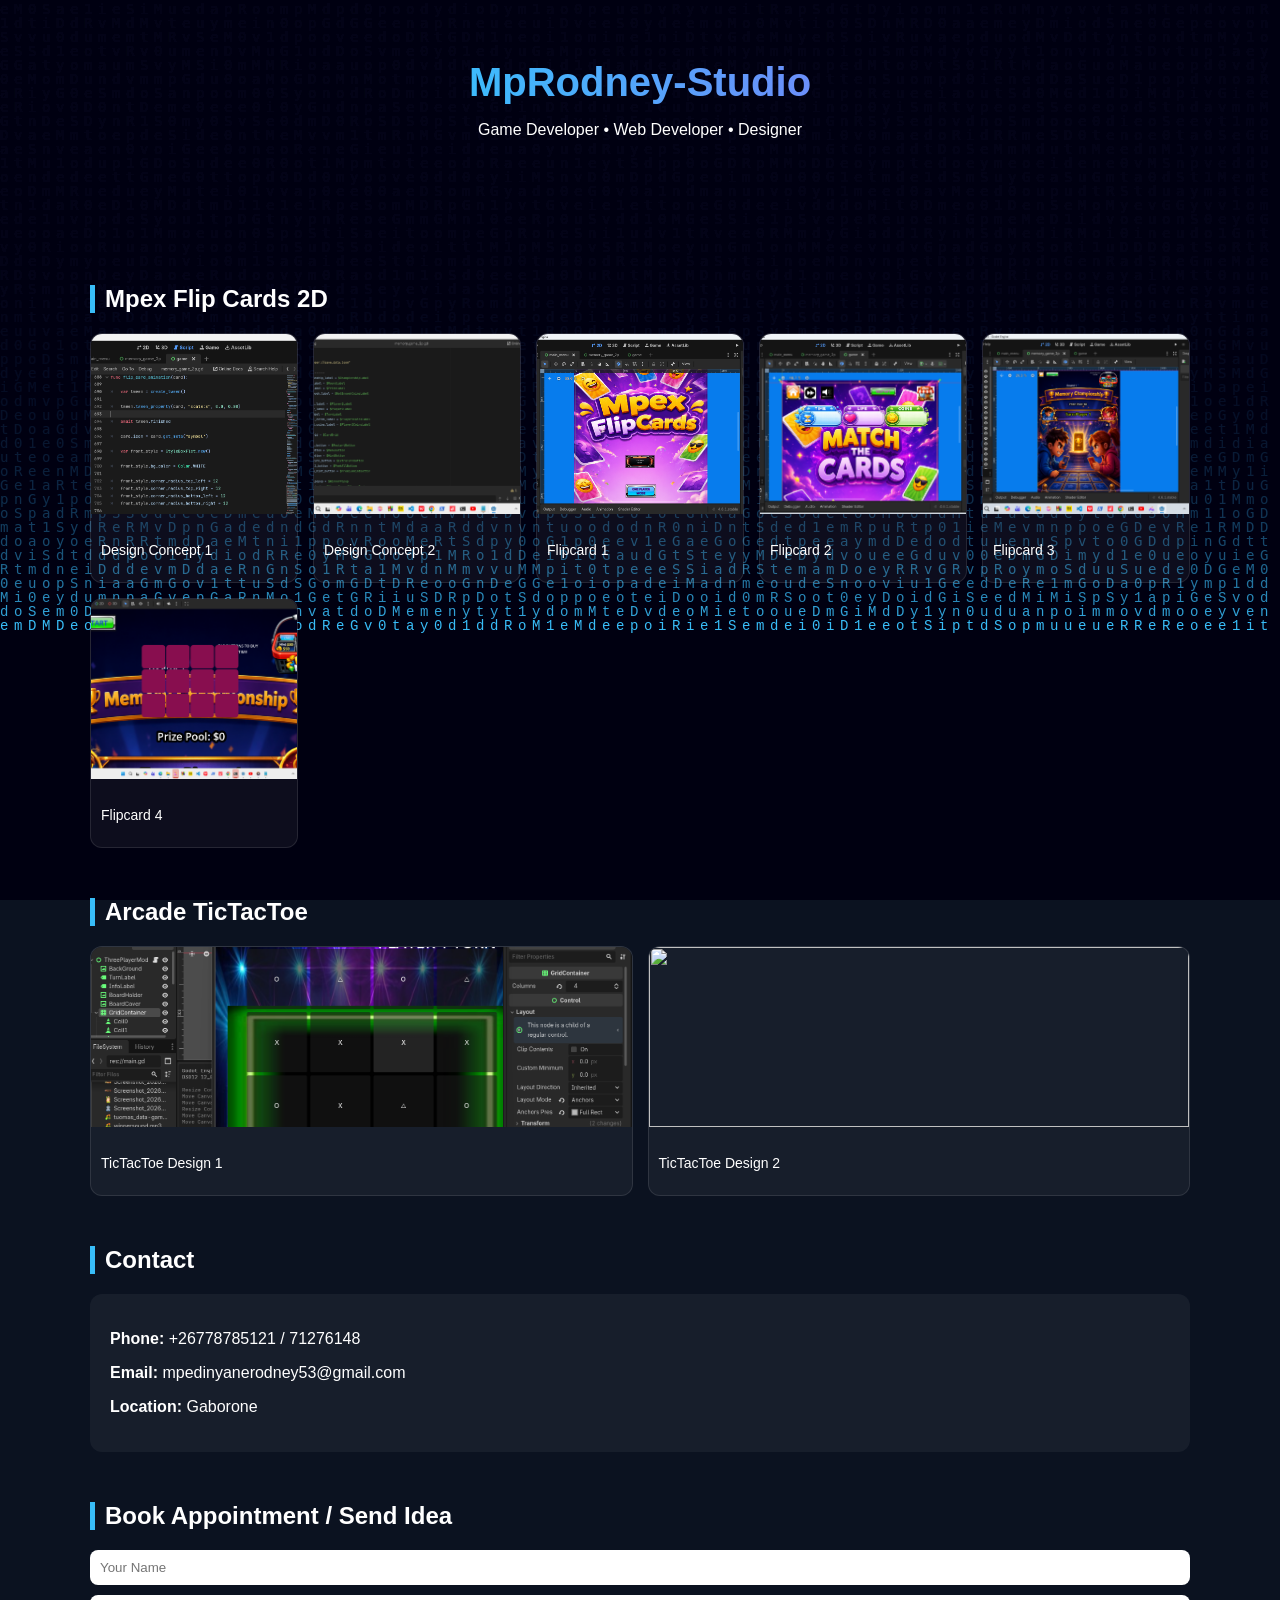
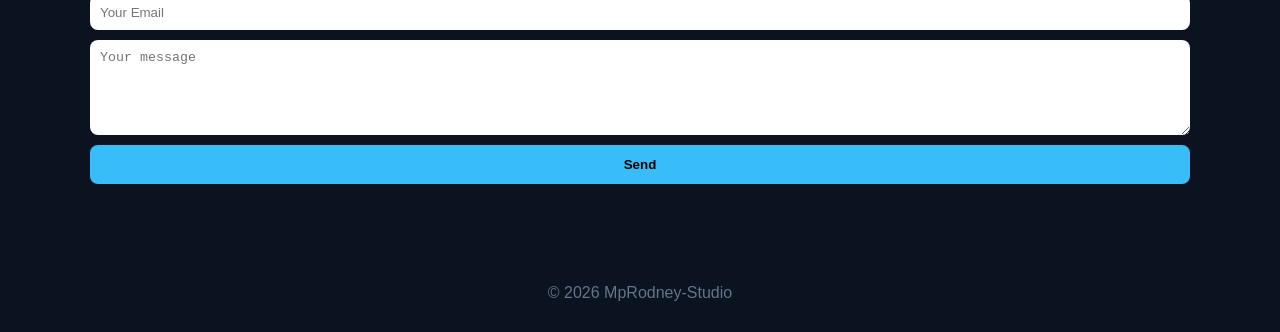
==== index.html @ 034b8ac8 "Update index.html" ====
<!DOCTYPE html>
<html lang="en">
<head>
<meta charset="UTF-8">
<title>MpRodney-Studio Portfolio</title>

<style>
body {
    margin: 0;
    font-family: Arial, sans-serif;
    background: #0b1220;
    color: white;
    overflow-x: hidden;
}

/* ================= INTRO ================= */
#intro {
    position: fixed;
    width: 100%;
    height: 100%;
    background: #020617;
    display: flex;
    flex-direction: column;
    justify-content: center;
    align-items: center;
    z-index: 9999;
    animation: fadeOut 3s forwards;
    animation-delay: 2.5s;
}

.logo {
    font-size: 40px;
    font-weight: bold;
    color: #38bdf8;
    animation: pulse 1.5s infinite;
}

.loader {
    margin-top: 20px;
    width: 60px;
    height: 60px;
    border: 5px solid #1e293b;
    border-top: 5px solid #38bdf8;
    border-radius: 50%;
    animation: spin 1s linear infinite;
}

@keyframes spin {
    100% { transform: rotate(360deg); }
}

@keyframes pulse {
    50% { transform: scale(1.1); }
}

@keyframes fadeOut {
    to { opacity: 0; visibility: hidden; }
}

/* ================= BACKGROUND ================= */
canvas {
    position: fixed;
    top: 0;
    left: 0;
    z-index: -1;
}

/* ================= HEADER ================= */
header {
    text-align: center;
    padding: 60px 20px;
}

.studio {
    font-size: 40px;
    font-weight: bold;
    background: linear-gradient(90deg, #00f5ff, #a855f7, #ff3d81, #00f5ff);
    background-size: 300%;
    -webkit-background-clip: text;
    -webkit-text-fill-color: transparent;
    animation: move 6s linear infinite;
}

@keyframes move {
    0% {background-position:0%;}
    100% {background-position:300%;}
}

/* ================= LAYOUT ================= */
.container {
    max-width: 1100px;
    margin: auto;
    padding: 20px;
}

h2 {
    border-left: 5px solid #38bdf8;
    padding-left: 10px;
    margin-top: 50px;
}

/* ================= GRID ================= */
.grid {
    display: grid;
    grid-template-columns: repeat(auto-fit, minmax(200px, 1fr));
    gap: 15px;
    margin-top: 15px;
}

.card {
    background: rgba(255,255,255,0.05);
    border-radius: 12px;
    overflow: hidden;
    border: 1px solid rgba(255,255,255,0.1);
    transition: 0.3s;
    text-decoration: none;
    color: white;
}

.card:hover {
    transform: scale(1.05);
    border-color: #38bdf8;
}

.card img {
    width: 100%;
    height: 180px;
    object-fit: cover;
}

.card p {
    padding: 10px;
    font-size: 14px;
}

/* ================= CONTACT ================= */
.contact {
    background: rgba(255,255,255,0.05);
    padding: 20px;
    border-radius: 12px;
}

/* ================= FORM ================= */
form {
    display: flex;
    flex-direction: column;
    gap: 10px;
    margin-top: 20px;
}

input, textarea {
    padding: 10px;
    border-radius: 8px;
    border: none;
}

button {
    padding: 12px;
    background: #38bdf8;
    border: none;
    border-radius: 8px;
    font-weight: bold;
    cursor: pointer;
}

button:hover {
    background: #0ea5e9;
}

/* ================= FOOTER ================= */
footer {
    text-align: center;
    padding: 30px;
    color: #64748b;
    margin-top: 50px;
}
</style>
</head>

<body>

<!-- INTRO -->
<div id="intro">
    <div class="logo">MpRodney-Studio</div>
    <div class="loader"></div>
</div>

<!-- BACKGROUND -->
<canvas id="bg"></canvas>

<header>
    <div class="studio">MpRodney-Studio</div>
    <p>Game Developer • Web Developer • Designer</p>
</header>

<div class="container">

<!-- GAME 1 -->
<h2>Mpex Flip Cards 2D</h2>

<div class="grid">

    <div class="card">
        <img src="design_concept_1.png">
        <p>Design Concept 1</p>
    </div>

    <div class="card">
        <img src="design_concept_2.png">
        <p>Design Concept 2</p>
    </div>

    <div class="card">
        <img src="flipcard_1.png">
        <p>Flipcard 1</p>
    </div>

    <div class="card">
        <img src="flipcard_2.png">
        <p>Flipcard 2</p>
    </div>

    <div class="card">
        <img src="flipcard_3.png">
        <p>Flipcard 3</p>
    </div>

    <div class="card">
        <img src="flipcard_4.png">
        <p>Flipcard 4</p>
    </div>

</div>

<!-- GAME 2 -->
<h2>Arcade TicTacToe</h2>

<div class="grid">

    <div class="card">
        <img src="tictactoe_1.png">
        <p>TicTacToe Design 1</p>
    </div>

    <div class="card">
        <img src="tictactoe_2.png">
        <p>TicTacToe Design 2</p>
    </div>

</div>

<!-- CONTACT -->
<h2>Contact</h2>

<div class="contact">
    <p><b>Phone:</b> +26778785121 / 71276148</p>
    <p><b>Email:</b> mpedinyanerodney53@gmail.com</p>
    <p><b>Location:</b> Gaborone</p>
</div>

<!-- FORM -->
<h2>Book Appointment / Send Idea</h2>

<form>
    <input type="text" placeholder="Your Name">
    <input type="email" placeholder="Your Email">
    <textarea rows="5" placeholder="Your message"></textarea>
    <button type="submit">Send</button>
</form>

</div>

<footer>
© 2026 MpRodney-Studio
</footer>

<!-- MATRIX BACKGROUND SCRIPT -->
<script>
const canvas = document.getElementById("bg");
const ctx = canvas.getContext("2d");

canvas.width = window.innerWidth;
canvas.height = window.innerHeight;

let chars = "01MpRodneyStudioGameDev";
chars = chars.split("");

let fontSize = 14;
let columns = canvas.width / fontSize;
let drops = Array(Math.floor(columns)).fill(1);

function draw() {
    ctx.fillStyle = "rgba(2,6,23,0.15)";
    ctx.fillRect(0,0,canvas.width,canvas.height);

    ctx.fillStyle = "#38bdf8";
    ctx.font = fontSize + "px monospace";

    for (let i = 0; i < drops.length; i++) {
        let text = chars[Math.floor(Math.random()*chars.length)];
        ctx.fillText(text, i*fontSize, drops[i]*fontSize);

        if (drops[i]*fontSize > canvas.height && Math.random()>0.975)
            drops[i] = 0;

        drops[i]++;
    }
}

setInterval(draw, 35);
</script>

</body>
</html>
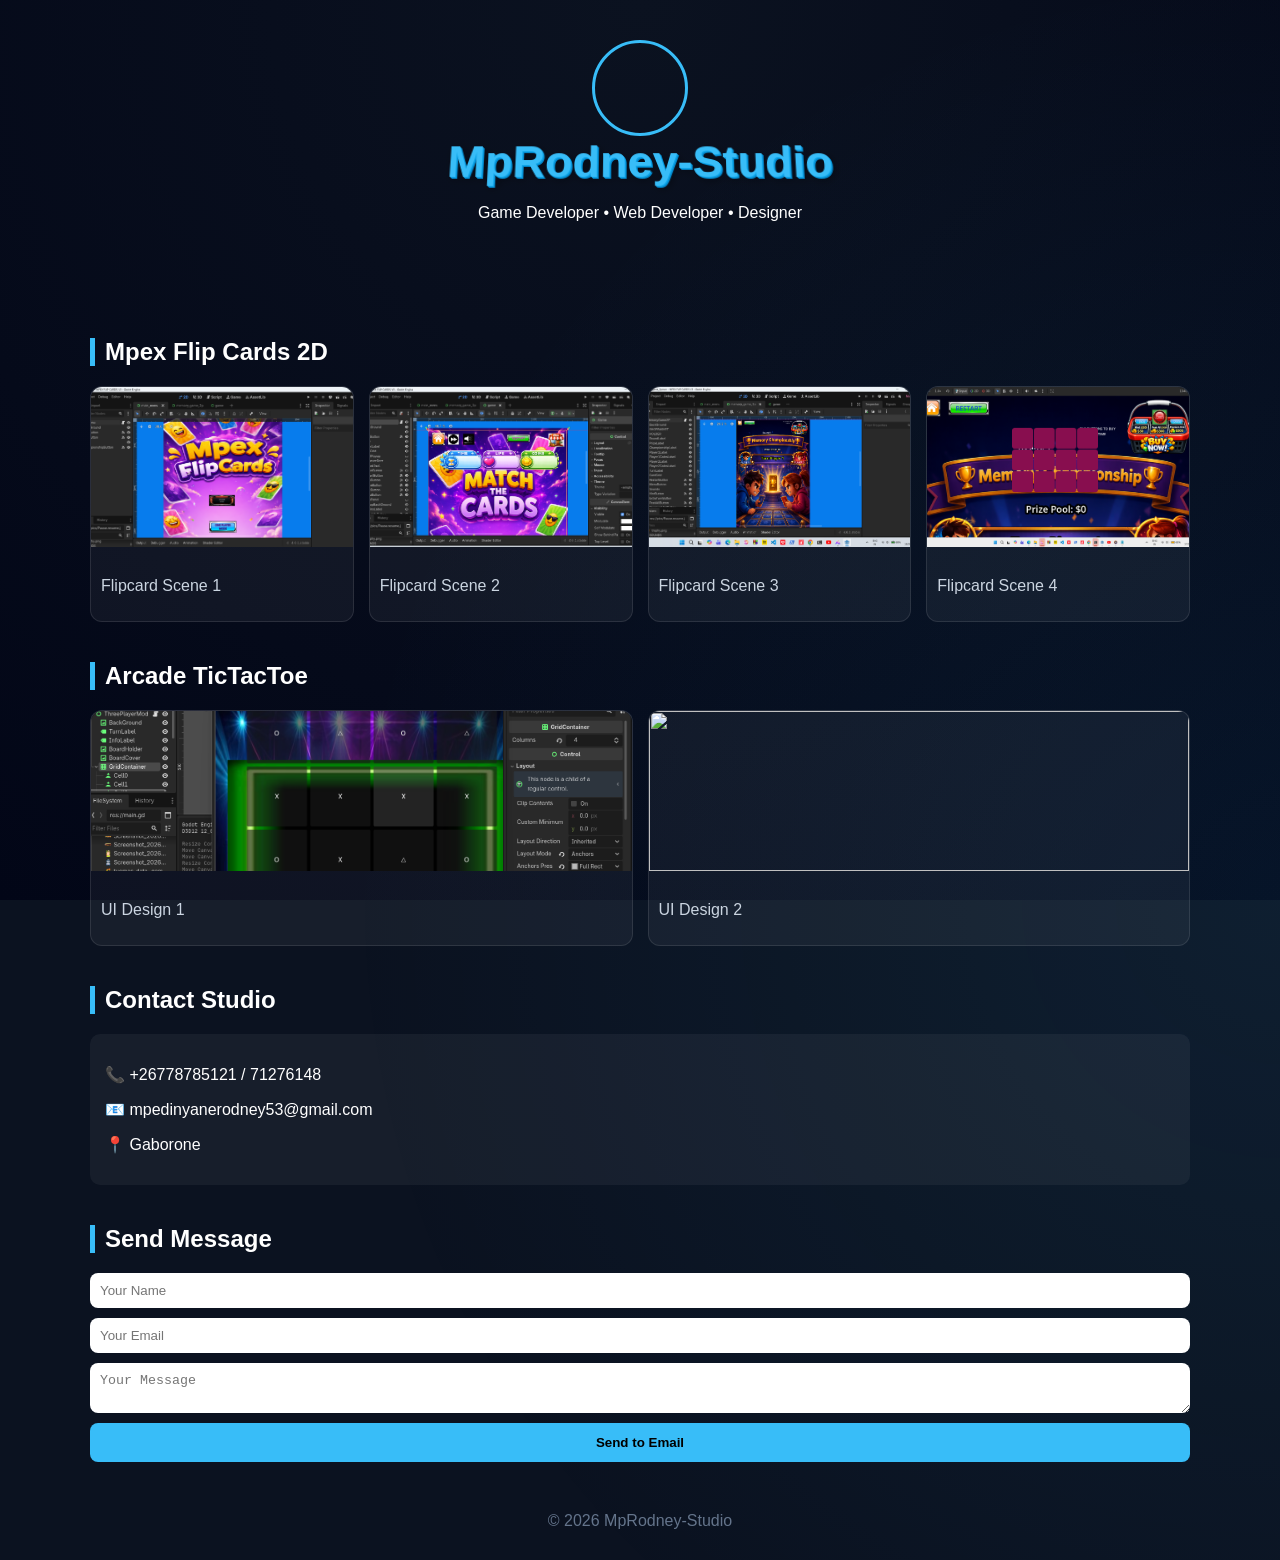
==== commit b1031aa6: "Refactor index.html for improved layout and functionality Updated title and styling for the portfoli" ====
--- a/index.html
+++ b/index.html
@@ -2,7 +2,7 @@
 <html lang="en">
 <head>
 <meta charset="UTF-8">
-<title>MpRodney-Studio Portfolio</title>
+<title>MpRodney-Studio</title>
 
 <style>
 body {
@@ -13,77 +13,57 @@
     overflow-x: hidden;
 }
 
-/* ================= INTRO ================= */
-#intro {
+/* ================= BACKGROUND OFFICE ================= */
+.office {
     position: fixed;
     width: 100%;
     height: 100%;
-    background: #020617;
-    display: flex;
-    flex-direction: column;
-    justify-content: center;
-    align-items: center;
-    z-index: 9999;
-    animation: fadeOut 3s forwards;
-    animation-delay: 2.5s;
-}
-
-.logo {
-    font-size: 40px;
-    font-weight: bold;
-    color: #38bdf8;
-    animation: pulse 1.5s infinite;
-}
-
-.loader {
-    margin-top: 20px;
-    width: 60px;
-    height: 60px;
-    border: 5px solid #1e293b;
-    border-top: 5px solid #38bdf8;
-    border-radius: 50%;
-    animation: spin 1s linear infinite;
-}
-
-@keyframes spin {
-    100% { transform: rotate(360deg); }
-}
-
-@keyframes pulse {
-    50% { transform: scale(1.1); }
-}
-
-@keyframes fadeOut {
-    to { opacity: 0; visibility: hidden; }
-}
-
-/* ================= BACKGROUND ================= */
-canvas {
-    position: fixed;
-    top: 0;
-    left: 0;
-    z-index: -1;
+    background: radial-gradient(circle at top, #0b1220, #020617);
+    z-index: -2;
+}
+
+/* floating light effect */
+.office::before {
+    content: "";
+    position: absolute;
+    width: 200%;
+    height: 200%;
+    background: radial-gradient(circle, rgba(56,189,248,0.08), transparent 60%);
+    animation: float 8s infinite linear;
+}
+
+@keyframes float {
+    0% { transform: translate(0,0); }
+    50% { transform: translate(-100px,50px); }
+    100% { transform: translate(0,0); }
 }
 
 /* ================= HEADER ================= */
 header {
     text-align: center;
-    padding: 60px 20px;
-}
-
-.studio {
-    font-size: 40px;
+    padding: 40px 20px;
+}
+
+/* 3D STUDIO TEXT */
+.studio-title {
+    font-size: 45px;
     font-weight: bold;
-    background: linear-gradient(90deg, #00f5ff, #a855f7, #ff3d81, #00f5ff);
-    background-size: 300%;
-    -webkit-background-clip: text;
-    -webkit-text-fill-color: transparent;
-    animation: move 6s linear infinite;
-}
-
-@keyframes move {
-    0% {background-position:0%;}
-    100% {background-position:300%;}
+    color: #38bdf8;
+    text-shadow: 1px 1px 0 #0ea5e9,
+                 2px 2px 0 #0284c7,
+                 3px 3px 10px rgba(0,0,0,0.5);
+    transform: perspective(500px) rotateX(10deg);
+}
+
+/* LOGO */
+.logo {
+    width: 90px;
+    height: 90px;
+    border-radius: 50%;
+    background: url('https://cdn-icons-png.flaticon.com/512/1055/1055687.png');
+    background-size: cover;
+    margin: auto;
+    border: 3px solid #38bdf8;
 }
 
 /* ================= LAYOUT ================= */
@@ -96,15 +76,14 @@
 h2 {
     border-left: 5px solid #38bdf8;
     padding-left: 10px;
-    margin-top: 50px;
-}
-
-/* ================= GRID ================= */
+    margin-top: 40px;
+}
+
+/* ================= PROJECT GRID ================= */
 .grid {
     display: grid;
-    grid-template-columns: repeat(auto-fit, minmax(200px, 1fr));
+    grid-template-columns: repeat(auto-fit, minmax(220px, 1fr));
     gap: 15px;
-    margin-top: 15px;
 }
 
 .card {
@@ -113,8 +92,7 @@
     overflow: hidden;
     border: 1px solid rgba(255,255,255,0.1);
     transition: 0.3s;
-    text-decoration: none;
-    color: white;
+    cursor: pointer;
 }
 
 .card:hover {
@@ -124,20 +102,52 @@
 
 .card img {
     width: 100%;
-    height: 180px;
+    height: 160px;
     object-fit: cover;
 }
 
 .card p {
     padding: 10px;
-    font-size: 14px;
+    color: #cbd5e1;
+}
+
+/* ================= MODAL PREVIEW ================= */
+.modal {
+    display: none;
+    position: fixed;
+    top: 0; left: 0;
+    width: 100%;
+    height: 100%;
+    background: rgba(0,0,0,0.8);
+    justify-content: center;
+    align-items: center;
+    z-index: 999;
+}
+
+.modal-content {
+    background: #111827;
+    padding: 20px;
+    border-radius: 10px;
+    width: 80%;
+    max-width: 600px;
+}
+
+.modal img {
+    width: 100%;
+    border-radius: 10px;
+}
+
+.close {
+    float: right;
+    cursor: pointer;
+    color: red;
 }
 
 /* ================= CONTACT ================= */
 .contact {
     background: rgba(255,255,255,0.05);
-    padding: 20px;
-    border-radius: 12px;
+    padding: 15px;
+    border-radius: 10px;
 }
 
 /* ================= FORM ================= */
@@ -145,7 +155,6 @@
     display: flex;
     flex-direction: column;
     gap: 10px;
-    margin-top: 20px;
 }
 
 input, textarea {
@@ -163,33 +172,23 @@
     cursor: pointer;
 }
 
-button:hover {
-    background: #0ea5e9;
-}
-
 /* ================= FOOTER ================= */
 footer {
     text-align: center;
     padding: 30px;
     color: #64748b;
-    margin-top: 50px;
 }
 </style>
 </head>
 
 <body>
 
-<!-- INTRO -->
-<div id="intro">
-    <div class="logo">MpRodney-Studio</div>
-    <div class="loader"></div>
-</div>
-
 <!-- BACKGROUND -->
-<canvas id="bg"></canvas>
+<div class="office"></div>
 
 <header>
-    <div class="studio">MpRodney-Studio</div>
+    <div class="logo"></div>
+    <div class="studio-title">MpRodney-Studio</div>
     <p>Game Developer • Web Developer • Designer</p>
 </header>
 
@@ -200,34 +199,24 @@
 
 <div class="grid">
 
-    <div class="card">
-        <img src="design_concept_1.png">
-        <p>Design Concept 1</p>
-    </div>
-
-    <div class="card">
-        <img src="design_concept_2.png">
-        <p>Design Concept 2</p>
-    </div>
-
-    <div class="card">
+    <div class="card" onclick="openModal('flipcard_1.png','Flipcard Scene 1')">
         <img src="flipcard_1.png">
-        <p>Flipcard 1</p>
-    </div>
-
-    <div class="card">
+        <p>Flipcard Scene 1</p>
+    </div>
+
+    <div class="card" onclick="openModal('flipcard_2.png','Flipcard Scene 2')">
         <img src="flipcard_2.png">
-        <p>Flipcard 2</p>
-    </div>
-
-    <div class="card">
+        <p>Flipcard Scene 2</p>
+    </div>
+
+    <div class="card" onclick="openModal('flipcard_3.png','Flipcard Scene 3')">
         <img src="flipcard_3.png">
-        <p>Flipcard 3</p>
-    </div>
-
-    <div class="card">
+        <p>Flipcard Scene 3</p>
+    </div>
+
+    <div class="card" onclick="openModal('flipcard_4.png','Flipcard Scene 4')">
         <img src="flipcard_4.png">
-        <p>Flipcard 4</p>
+        <p>Flipcard Scene 4</p>
     </div>
 
 </div>
@@ -237,77 +226,74 @@
 
 <div class="grid">
 
-    <div class="card">
+    <div class="card" onclick="openModal('tictactoe_1.png','TicTacToe UI 1')">
         <img src="tictactoe_1.png">
-        <p>TicTacToe Design 1</p>
-    </div>
-
-    <div class="card">
+        <p>UI Design 1</p>
+    </div>
+
+    <div class="card" onclick="openModal('tictactoe_2.png','TicTacToe UI 2')">
         <img src="tictactoe_2.png">
-        <p>TicTacToe Design 2</p>
+        <p>UI Design 2</p>
     </div>
 
 </div>
 
 <!-- CONTACT -->
-<h2>Contact</h2>
+<h2>Contact Studio</h2>
 
 <div class="contact">
-    <p><b>Phone:</b> +26778785121 / 71276148</p>
-    <p><b>Email:</b> mpedinyanerodney53@gmail.com</p>
-    <p><b>Location:</b> Gaborone</p>
-</div>
-
-<!-- FORM -->
-<h2>Book Appointment / Send Idea</h2>
-
-<form>
-    <input type="text" placeholder="Your Name">
-    <input type="email" placeholder="Your Email">
-    <textarea rows="5" placeholder="Your message"></textarea>
-    <button type="submit">Send</button>
+<p>📞 +26778785121 / 71276148</p>
+<p>📧 mpedinyanerodney53@gmail.com</p>
+<p>📍 Gaborone</p>
+</div>
+
+<!-- FORM (EMAIL SEND) -->
+<h2>Send Message</h2>
+
+<form onsubmit="sendMail(); return false;">
+    <input id="name" placeholder="Your Name">
+    <input id="email" placeholder="Your Email">
+    <textarea id="msg" placeholder="Your Message"></textarea>
+    <button type="submit">Send to Email</button>
 </form>
 
 </div>
 
-<footer>
-© 2026 MpRodney-Studio
-</footer>
-
-<!-- MATRIX BACKGROUND SCRIPT -->
+<!-- FOOTER -->
+<footer>© 2026 MpRodney-Studio</footer>
+
+<!-- MODAL -->
+<div class="modal" id="modal">
+    <div class="modal-content">
+        <span class="close" onclick="closeModal()">X</span>
+        <img id="modalImg">
+        <p id="modalText"></p>
+    </div>
+</div>
+
 <script>
-const canvas = document.getElementById("bg");
-const ctx = canvas.getContext("2d");
-
-canvas.width = window.innerWidth;
-canvas.height = window.innerHeight;
-
-let chars = "01MpRodneyStudioGameDev";
-chars = chars.split("");
-
-let fontSize = 14;
-let columns = canvas.width / fontSize;
-let drops = Array(Math.floor(columns)).fill(1);
-
-function draw() {
-    ctx.fillStyle = "rgba(2,6,23,0.15)";
-    ctx.fillRect(0,0,canvas.width,canvas.height);
-
-    ctx.fillStyle = "#38bdf8";
-    ctx.font = fontSize + "px monospace";
-
-    for (let i = 0; i < drops.length; i++) {
-        let text = chars[Math.floor(Math.random()*chars.length)];
-        ctx.fillText(text, i*fontSize, drops[i]*fontSize);
-
-        if (drops[i]*fontSize > canvas.height && Math.random()>0.975)
-            drops[i] = 0;
-
-        drops[i]++;
-    }
-}
-
-setInterval(draw, 35);
+
+/* OPEN PREVIEW */
+function openModal(img,text){
+    document.getElementById("modal").style.display="flex";
+    document.getElementById("modalImg").src=img;
+    document.getElementById("modalText").innerText=text;
+}
+
+function closeModal(){
+    document.getElementById("modal").style.display="none";
+}
+
+/* EMAIL FUNCTION */
+function sendMail(){
+    let name=document.getElementById("name").value;
+    let email=document.getElementById("email").value;
+    let msg=document.getElementById("msg").value;
+
+    window.location.href =
+    `mailto:mpedinyanerodney53@gmail.com?subject=Portfolio Message from ${name}&body=${msg} (Sender: ${email})`;
+}
+
 </script>
 
 </body>
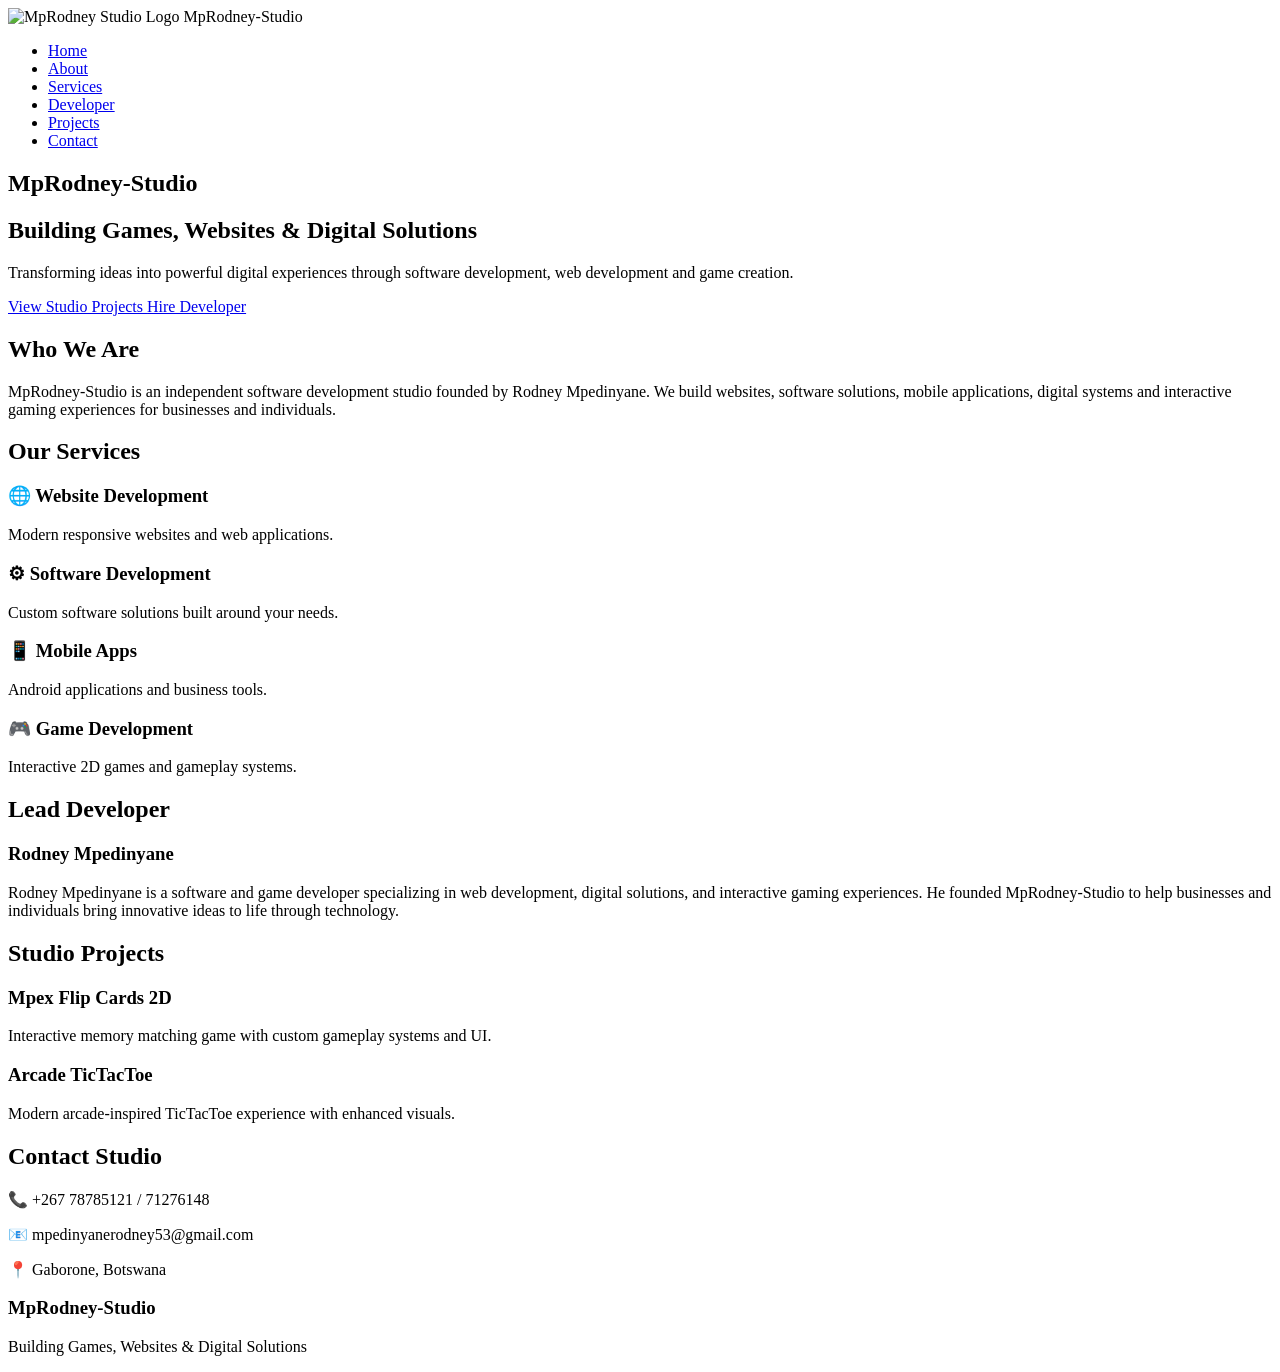
==== commit 9ed51f28: "Update index.html" ====
--- a/index.html
+++ b/index.html
@@ -2,299 +2,215 @@
 <html lang="en">
 <head>
 <meta charset="UTF-8">
-<title>MpRodney-Studio</title>
-
-<style>
-body {
-    margin: 0;
-    font-family: Arial, sans-serif;
-    background: #0b1220;
-    color: white;
-    overflow-x: hidden;
-}
-
-/* ================= BACKGROUND OFFICE ================= */
-.office {
-    position: fixed;
-    width: 100%;
-    height: 100%;
-    background: radial-gradient(circle at top, #0b1220, #020617);
-    z-index: -2;
-}
-
-/* floating light effect */
-.office::before {
-    content: "";
-    position: absolute;
-    width: 200%;
-    height: 200%;
-    background: radial-gradient(circle, rgba(56,189,248,0.08), transparent 60%);
-    animation: float 8s infinite linear;
-}
-
-@keyframes float {
-    0% { transform: translate(0,0); }
-    50% { transform: translate(-100px,50px); }
-    100% { transform: translate(0,0); }
-}
-
-/* ================= HEADER ================= */
-header {
-    text-align: center;
-    padding: 40px 20px;
-}
-
-/* 3D STUDIO TEXT */
-.studio-title {
-    font-size: 45px;
-    font-weight: bold;
-    color: #38bdf8;
-    text-shadow: 1px 1px 0 #0ea5e9,
-                 2px 2px 0 #0284c7,
-                 3px 3px 10px rgba(0,0,0,0.5);
-    transform: perspective(500px) rotateX(10deg);
-}
-
-/* LOGO */
-.logo {
-    width: 90px;
-    height: 90px;
-    border-radius: 50%;
-    background: url('https://cdn-icons-png.flaticon.com/512/1055/1055687.png');
-    background-size: cover;
-    margin: auto;
-    border: 3px solid #38bdf8;
-}
-
-/* ================= LAYOUT ================= */
-.container {
-    max-width: 1100px;
-    margin: auto;
-    padding: 20px;
-}
-
-h2 {
-    border-left: 5px solid #38bdf8;
-    padding-left: 10px;
-    margin-top: 40px;
-}
-
-/* ================= PROJECT GRID ================= */
-.grid {
-    display: grid;
-    grid-template-columns: repeat(auto-fit, minmax(220px, 1fr));
-    gap: 15px;
-}
-
-.card {
-    background: rgba(255,255,255,0.05);
-    border-radius: 12px;
-    overflow: hidden;
-    border: 1px solid rgba(255,255,255,0.1);
-    transition: 0.3s;
-    cursor: pointer;
-}
-
-.card:hover {
-    transform: scale(1.05);
-    border-color: #38bdf8;
-}
-
-.card img {
-    width: 100%;
-    height: 160px;
-    object-fit: cover;
-}
-
-.card p {
-    padding: 10px;
-    color: #cbd5e1;
-}
-
-/* ================= MODAL PREVIEW ================= */
-.modal {
-    display: none;
-    position: fixed;
-    top: 0; left: 0;
-    width: 100%;
-    height: 100%;
-    background: rgba(0,0,0,0.8);
-    justify-content: center;
-    align-items: center;
-    z-index: 999;
-}
-
-.modal-content {
-    background: #111827;
-    padding: 20px;
-    border-radius: 10px;
-    width: 80%;
-    max-width: 600px;
-}
-
-.modal img {
-    width: 100%;
-    border-radius: 10px;
-}
-
-.close {
-    float: right;
-    cursor: pointer;
-    color: red;
-}
-
-/* ================= CONTACT ================= */
-.contact {
-    background: rgba(255,255,255,0.05);
-    padding: 15px;
-    border-radius: 10px;
-}
-
-/* ================= FORM ================= */
-form {
-    display: flex;
-    flex-direction: column;
-    gap: 10px;
-}
-
-input, textarea {
-    padding: 10px;
-    border-radius: 8px;
-    border: none;
-}
-
-button {
-    padding: 12px;
-    background: #38bdf8;
-    border: none;
-    border-radius: 8px;
-    font-weight: bold;
-    cursor: pointer;
-}
-
-/* ================= FOOTER ================= */
-footer {
-    text-align: center;
-    padding: 30px;
-    color: #64748b;
-}
-</style>
+<meta name="viewport" content="width=device-width, initial-scale=1.0">
+<title>MpRodney-Studio | Building Games, Websites & Digital Solutions</title>
+
+<link rel="stylesheet" href="style.css">
 </head>
 
 <body>
 
-<!-- BACKGROUND -->
-<div class="office"></div>
-
-<header>
-    <div class="logo"></div>
-    <div class="studio-title">MpRodney-Studio</div>
-    <p>Game Developer • Web Developer • Designer</p>
-</header>
-
-<div class="container">
-
-<!-- GAME 1 -->
-<h2>Mpex Flip Cards 2D</h2>
-
-<div class="grid">
-
-    <div class="card" onclick="openModal('flipcard_1.png','Flipcard Scene 1')">
-        <img src="flipcard_1.png">
-        <p>Flipcard Scene 1</p>
-    </div>
-
-    <div class="card" onclick="openModal('flipcard_2.png','Flipcard Scene 2')">
-        <img src="flipcard_2.png">
-        <p>Flipcard Scene 2</p>
-    </div>
-
-    <div class="card" onclick="openModal('flipcard_3.png','Flipcard Scene 3')">
-        <img src="flipcard_3.png">
-        <p>Flipcard Scene 3</p>
-    </div>
-
-    <div class="card" onclick="openModal('flipcard_4.png','Flipcard Scene 4')">
-        <img src="flipcard_4.png">
-        <p>Flipcard Scene 4</p>
-    </div>
-
-</div>
-
-<!-- GAME 2 -->
-<h2>Arcade TicTacToe</h2>
-
-<div class="grid">
-
-    <div class="card" onclick="openModal('tictactoe_1.png','TicTacToe UI 1')">
-        <img src="tictactoe_1.png">
-        <p>UI Design 1</p>
-    </div>
-
-    <div class="card" onclick="openModal('tictactoe_2.png','TicTacToe UI 2')">
-        <img src="tictactoe_2.png">
-        <p>UI Design 2</p>
-    </div>
-
-</div>
-
-<!-- CONTACT -->
-<h2>Contact Studio</h2>
-
-<div class="contact">
-<p>📞 +26778785121 / 71276148</p>
-<p>📧 mpedinyanerodney53@gmail.com</p>
-<p>📍 Gaborone</p>
-</div>
-
-<!-- FORM (EMAIL SEND) -->
-<h2>Send Message</h2>
-
-<form onsubmit="sendMail(); return false;">
-    <input id="name" placeholder="Your Name">
-    <input id="email" placeholder="Your Email">
-    <textarea id="msg" placeholder="Your Message"></textarea>
-    <button type="submit">Send to Email</button>
-</form>
-
-</div>
-
-<!-- FOOTER -->
-<footer>© 2026 MpRodney-Studio</footer>
-
-<!-- MODAL -->
-<div class="modal" id="modal">
-    <div class="modal-content">
-        <span class="close" onclick="closeModal()">X</span>
-        <img id="modalImg">
-        <p id="modalText"></p>
-    </div>
-</div>
-
-<script>
-
-/* OPEN PREVIEW */
-function openModal(img,text){
-    document.getElementById("modal").style.display="flex";
-    document.getElementById("modalImg").src=img;
-    document.getElementById("modalText").innerText=text;
-}
-
-function closeModal(){
-    document.getElementById("modal").style.display="none";
-}
-
-/* EMAIL FUNCTION */
-function sendMail(){
-    let name=document.getElementById("name").value;
-    let email=document.getElementById("email").value;
-    let msg=document.getElementById("msg").value;
-
-    window.location.href =
-    `mailto:mpedinyanerodney53@gmail.com?subject=Portfolio Message from ${name}&body=${msg} (Sender: ${email})`;
-}
-
-</script>
+<nav class="navbar">
+    <div class="nav-logo">
+        <img src="logo_1.png" alt="MpRodney Studio Logo">
+        <span>MpRodney-Studio</span>
+    </div>
+
+    <ul class="nav-links">
+        <li><a href="#home">Home</a></li>
+        <li><a href="#about">About</a></li>
+        <li><a href="#services">Services</a></li>
+        <li><a href="#developer">Developer</a></li>
+        <li><a href="#projects">Projects</a></li>
+        <li><a href="#contact">Contact</a></li>
+    </ul>
+</nav>
+
+<section id="home" class="hero">
+
+    <div class="hero-overlay"></div>
+
+    <div class="hero-content">
+
+        <h1>MpRodney-Studio</h1>
+
+        <h2>Building Games, Websites & Digital Solutions</h2>
+
+        <p>
+            Transforming ideas into powerful digital experiences through
+            software development, web development and game creation.
+        </p>
+
+        <div class="hero-buttons">
+
+            <a href="#projects" class="btn-primary">
+                View Studio Projects
+            </a>
+
+            <a href="#contact" class="btn-secondary">
+                Hire Developer
+            </a>
+
+        </div>
+
+    </div>
+
+</section>
+
+<section id="about" class="section">
+
+    <div class="container">
+
+        <h2>Who We Are</h2>
+
+        <p>
+            MpRodney-Studio is an independent software development studio
+            founded by Rodney Mpedinyane.
+
+            We build websites, software solutions, mobile applications,
+            digital systems and interactive gaming experiences for
+            businesses and individuals.
+        </p>
+
+    </div>
+
+</section>
+
+<section id="services" class="section">
+
+    <div class="container">
+
+        <h2>Our Services</h2>
+
+        <div class="cards">
+
+            <div class="card">
+                <h3>🌐 Website Development</h3>
+                <p>
+                    Modern responsive websites and web applications.
+                </p>
+            </div>
+
+            <div class="card">
+                <h3>⚙ Software Development</h3>
+                <p>
+                    Custom software solutions built around your needs.
+                </p>
+            </div>
+
+            <div class="card">
+                <h3>📱 Mobile Apps</h3>
+                <p>
+                    Android applications and business tools.
+                </p>
+            </div>
+
+            <div class="card">
+                <h3>🎮 Game Development</h3>
+                <p>
+                    Interactive 2D games and gameplay systems.
+                </p>
+            </div>
+
+        </div>
+
+    </div>
+
+</section>
+
+<section id="developer" class="section">
+
+    <div class="container">
+
+        <h2>Lead Developer</h2>
+
+        <div class="developer-box">
+
+            <h3>Rodney Mpedinyane</h3>
+
+            <p>
+                Rodney Mpedinyane is a software and game developer
+                specializing in web development, digital solutions,
+                and interactive gaming experiences.
+
+                He founded MpRodney-Studio to help businesses and
+                individuals bring innovative ideas to life through
+                technology.
+            </p>
+
+        </div>
+
+    </div>
+
+</section>
+
+<section id="projects" class="section">
+
+    <div class="container">
+
+        <h2>Studio Projects</h2>
+
+        <div class="cards">
+
+            <div class="project-card">
+
+                <h3>Mpex Flip Cards 2D</h3>
+
+                <p>
+                    Interactive memory matching game with custom
+                    gameplay systems and UI.
+                </p>
+
+            </div>
+
+            <div class="project-card">
+
+                <h3>Arcade TicTacToe</h3>
+
+                <p>
+                    Modern arcade-inspired TicTacToe experience
+                    with enhanced visuals.
+                </p>
+
+            </div>
+
+        </div>
+
+    </div>
+
+</section>
+
+<section id="contact" class="section">
+
+    <div class="container">
+
+        <h2>Contact Studio</h2>
+
+        <div class="contact-box">
+
+            <p>📞 +267 78785121 / 71276148</p>
+
+            <p>📧 mpedinyanerodney53@gmail.com</p>
+
+            <p>📍 Gaborone, Botswana</p>
+
+        </div>
+
+    </div>
+
+</section>
+
+<footer>
+
+    <h3>MpRodney-Studio</h3>
+
+    <p>
+        Building Games, Websites & Digital Solutions
+    </p>
+
+</footer>
+
+<script src="script.js"></script>
 
 </body>
 </html>
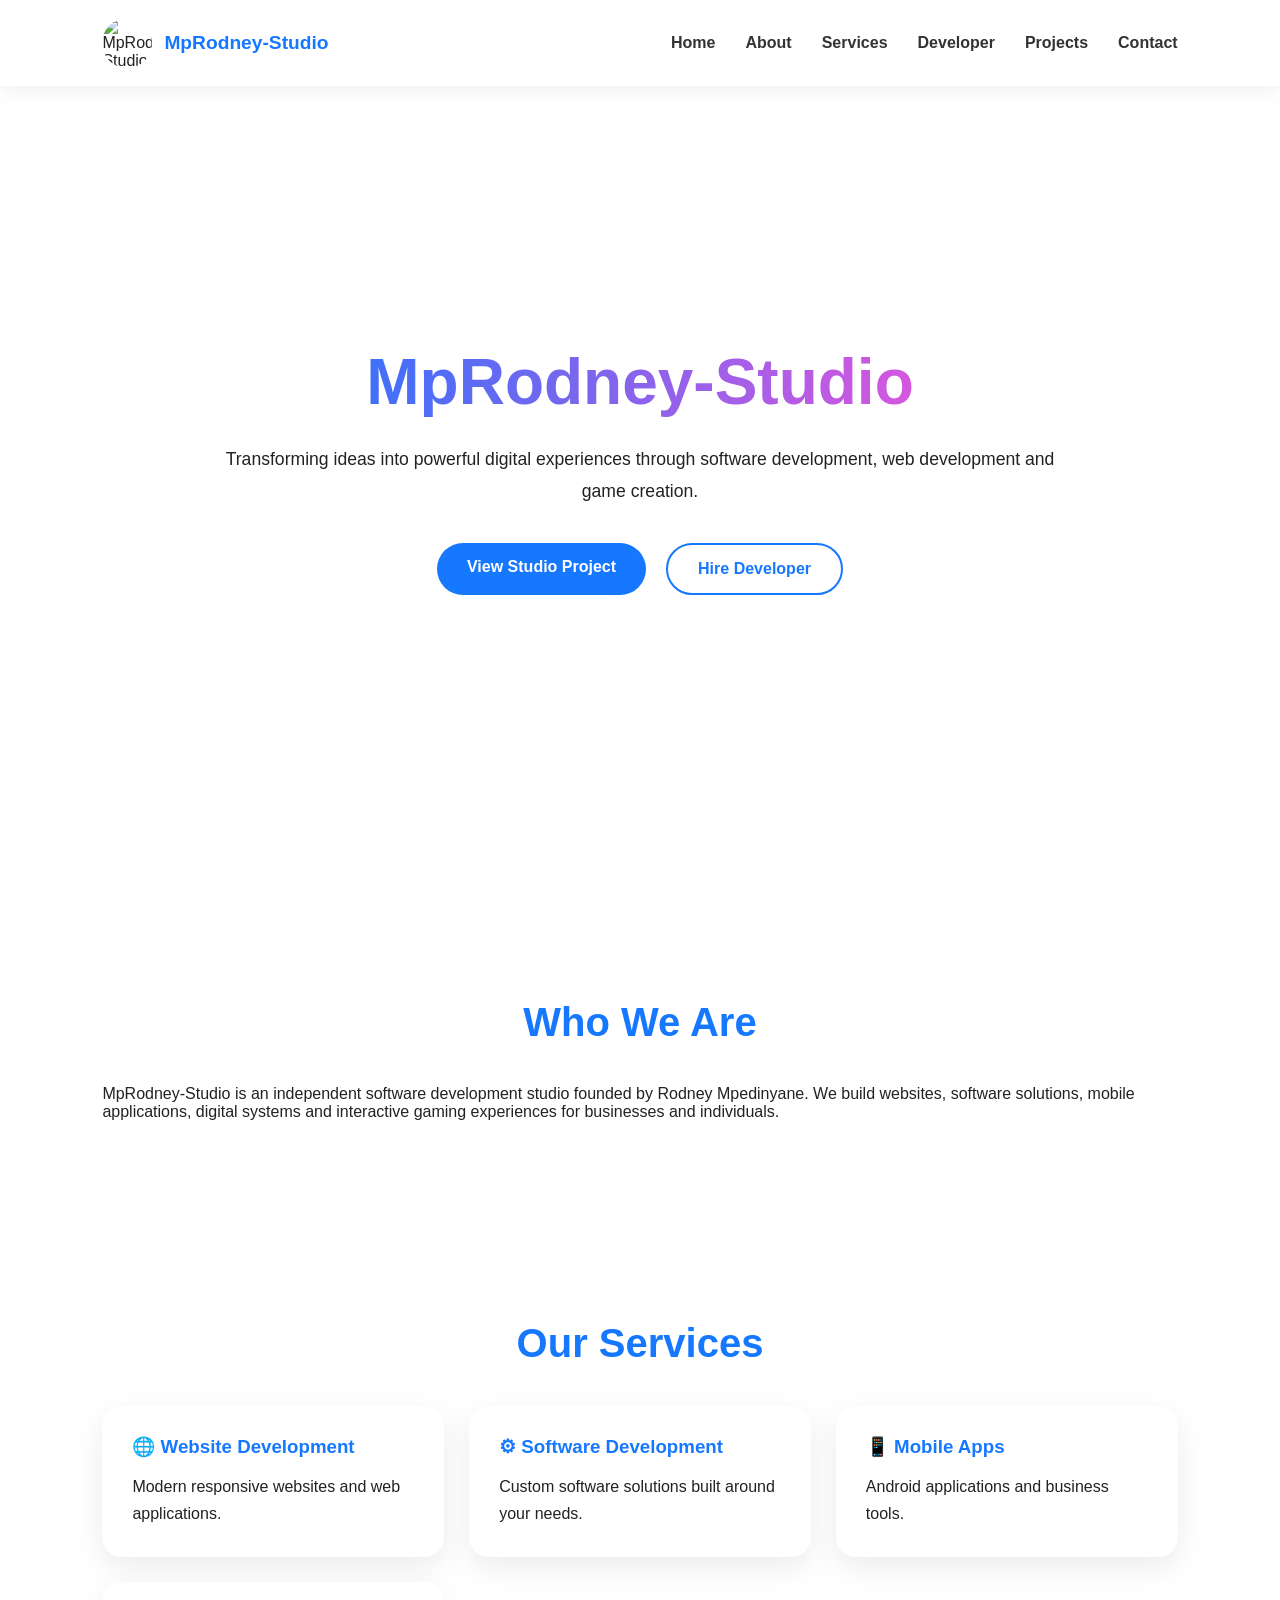
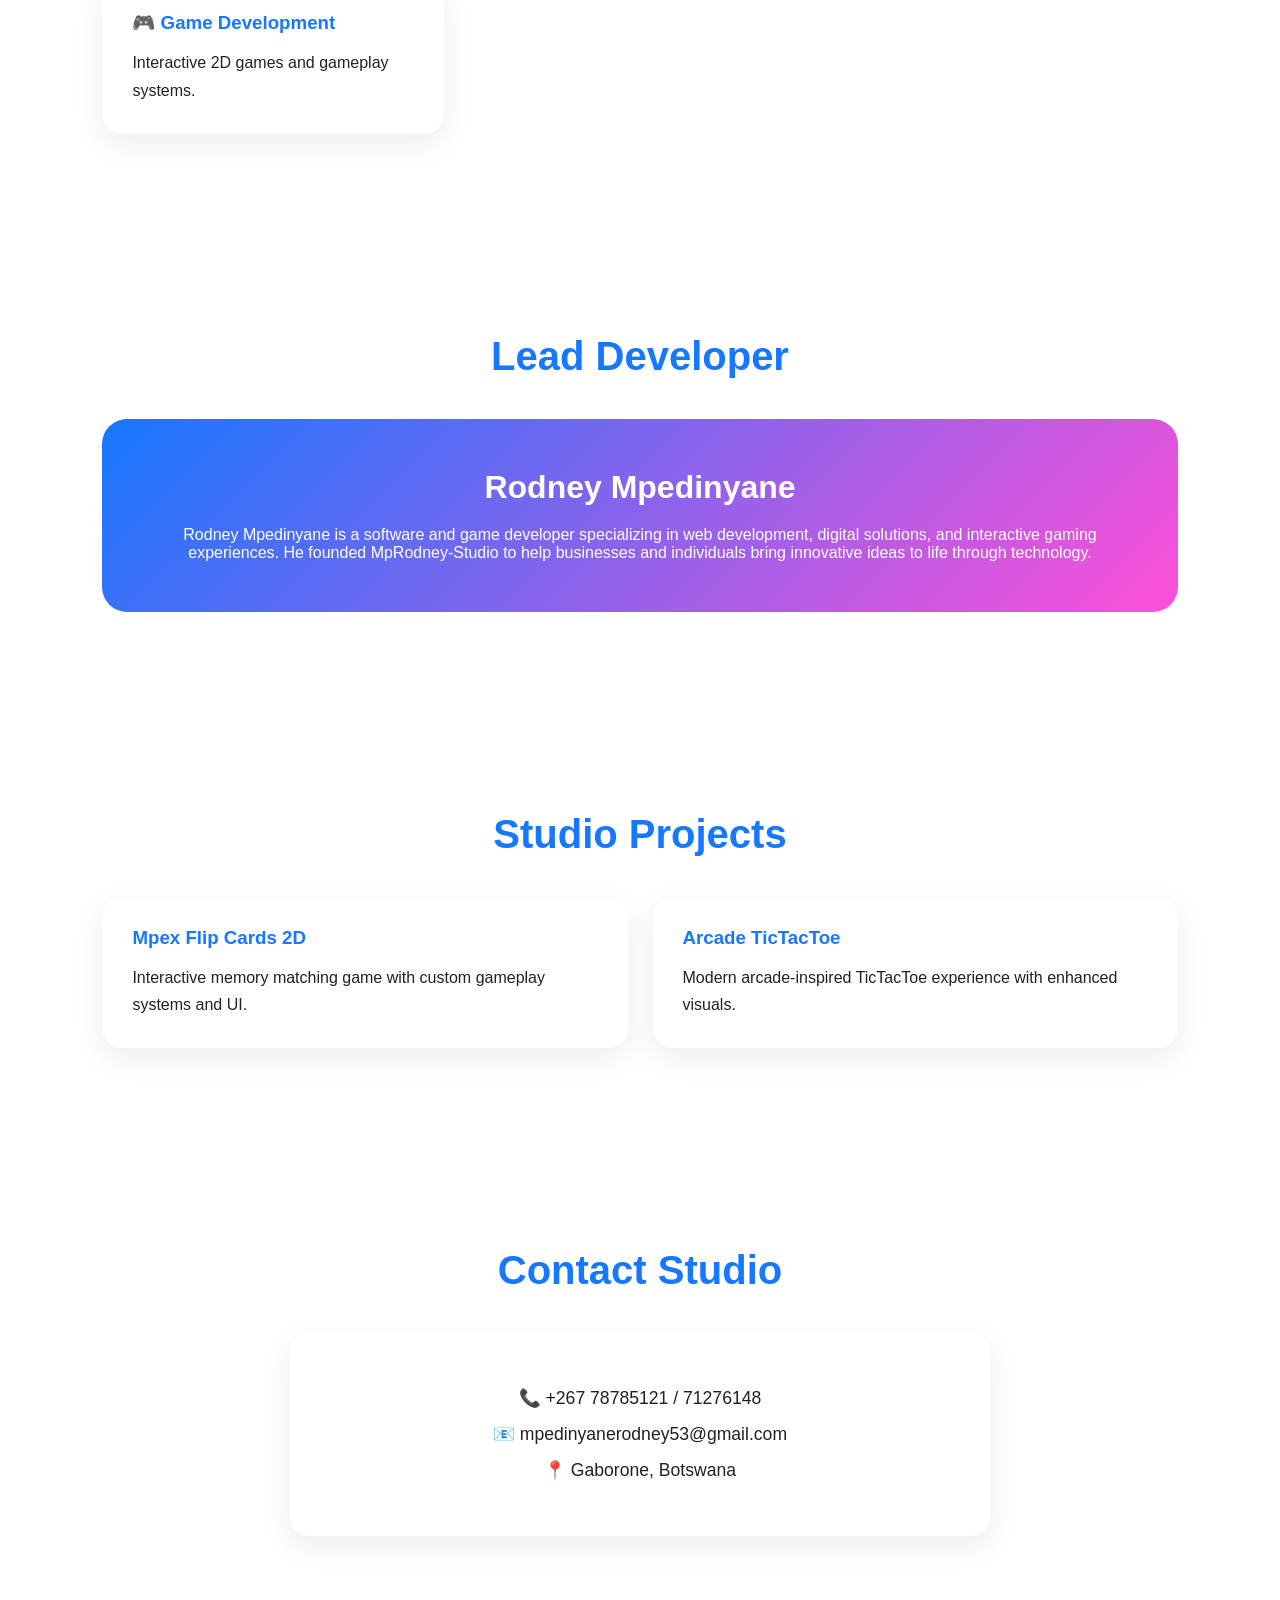
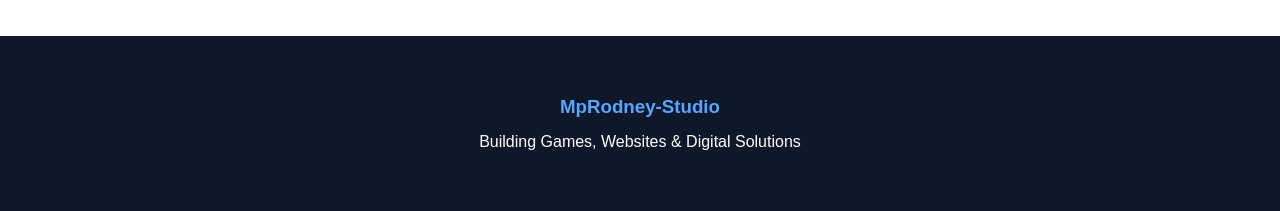
==== commit 75d33a38: "Update index.html" ====
--- a/index.html
+++ b/index.html
@@ -43,8 +43,9 @@
 
         <div class="hero-buttons">
 
-            <a href="#projects" class="btn-primary">
-                View Studio Projects
+            <a href="projects.html" class="btn-primary">
+                View Studio Project
+                
             </a>
 
             <a href="#contact" class="btn-secondary">
--- a/style.css
+++ b/style.css
@@ -0,0 +1,433 @@
+*{
+    margin:0;
+    padding:0;
+    box-sizing:border-box;
+    scroll-behavior:smooth;
+}
+
+body{
+    font-family: "Segoe UI", sans-serif;
+    background:#ffffff;
+    color:#222;
+}
+
+/* ================= NAVBAR ================= */
+
+.navbar{
+    position:fixed;
+    top:0;
+    left:0;
+    width:100%;
+    background:rgba(255,255,255,0.95);
+    backdrop-filter:blur(12px);
+    display:flex;
+    justify-content:space-between;
+    align-items:center;
+    padding:18px 8%;
+    z-index:1000;
+    box-shadow:0 2px 20px rgba(0,0,0,0.08);
+}
+
+.nav-logo{
+    display:flex;
+    align-items:center;
+    gap:12px;
+}
+
+.nav-logo img{
+    width:50px;
+    height:50px;
+    border-radius:50%;
+}
+
+.nav-logo span{
+    font-size:1.2rem;
+    font-weight:700;
+    color:#1677ff;
+}
+
+.nav-links{
+    display:flex;
+    list-style:none;
+    gap:30px;
+}
+
+.nav-links a{
+    text-decoration:none;
+    color:#333;
+    font-weight:600;
+    transition:0.3s;
+}
+
+.nav-links a:hover{
+    color:#1677ff;
+}
+
+/* ================= HERO ================= */
+
+.hero{
+    min-height:100vh;
+
+    background:
+    linear-gradient(
+    rgba(255,255,255,0.55),
+    rgba(255,255,255,0.75)
+    ),
+    url("https://images.unsplash.com/photo-1516321318423-f06f85e504b3?q=80&w=1920");
+
+    background-size:cover;
+    background-position:center;
+
+    display:flex;
+    align-items:center;
+    justify-content:center;
+
+    text-align:center;
+    padding:120px 20px 80px;
+}
+
+.hero-content{
+    max-width:850px;
+}
+
+.hero h1{
+    font-size:4rem;
+    background:linear-gradient(
+    90deg,
+    #1677ff,
+    #ff4fd8
+    );
+    -webkit-background-clip:text;
+    -webkit-text-fill-color:transparent;
+}
+
+.hero h2{
+    margin-top:20px;
+    font-size:2rem;
+    color:#222;
+}
+
+.hero p{
+    margin-top:25px;
+    line-height:1.8;
+    font-size:1.1rem;
+}
+
+/* ================= BUTTONS ================= */
+
+.hero-buttons{
+    margin-top:35px;
+    display:flex;
+    justify-content:center;
+    gap:20px;
+    flex-wrap:wrap;
+}
+
+.btn-primary{
+    background:#1677ff;
+    color:white;
+    text-decoration:none;
+    padding:15px 30px;
+    border-radius:50px;
+    font-weight:700;
+    transition:0.3s;
+}
+
+.btn-primary:hover{
+    transform:translateY(-3px);
+}
+
+.btn-secondary{
+    background:white;
+    color:#1677ff;
+    text-decoration:none;
+    padding:15px 30px;
+    border-radius:50px;
+    font-weight:700;
+    border:2px solid #1677ff;
+    transition:0.3s;
+}
+
+.btn-secondary:hover{
+    transform:translateY(-3px);
+}
+
+/* ================= SECTIONS ================= */
+
+.section{
+    padding:100px 8%;
+}
+
+.container{
+    max-width:1200px;
+    margin:auto;
+}
+
+.section h2{
+    text-align:center;
+    font-size:2.5rem;
+    margin-bottom:40px;
+    color:#1677ff;
+}
+
+/* ================= CARDS ================= */
+
+.cards{
+    display:grid;
+    grid-template-columns:
+    repeat(auto-fit,minmax(260px,1fr));
+
+    gap:25px;
+}
+
+.card,
+.project-card{
+
+    background:white;
+
+    border-radius:20px;
+
+    padding:30px;
+
+    box-shadow:
+    0 10px 30px rgba(0,0,0,0.08);
+
+    transition:0.3s;
+}
+
+.card:hover,
+.project-card:hover{
+
+    transform:
+    translateY(-8px);
+}
+
+.card h3,
+.project-card h3{
+
+    margin-bottom:15px;
+    color:#1677ff;
+}
+
+.card p,
+.project-card p{
+    line-height:1.7;
+}
+
+/* ================= DEVELOPER ================= */
+
+.developer-box{
+
+    background:
+    linear-gradient(
+    135deg,
+    #1677ff,
+    #ff4fd8
+    );
+
+    color:white;
+
+    border-radius:25px;
+
+    padding:50px;
+
+    text-align:center;
+}
+
+.developer-box h3{
+    font-size:2rem;
+    margin-bottom:20px;
+}
+
+/* ================= CONTACT ================= */
+
+.contact-box{
+
+    max-width:700px;
+
+    margin:auto;
+
+    background:white;
+
+    border-radius:20px;
+
+    padding:40px;
+
+    text-align:center;
+
+    box-shadow:
+    0 10px 30px rgba(0,0,0,0.08);
+}
+
+.contact-box p{
+    margin:15px 0;
+    font-size:1.1rem;
+}
+
+/* ================= FOOTER ================= */
+
+footer{
+
+    background:#0f172a;
+
+    color:white;
+
+    text-align:center;
+
+    padding:60px 20px;
+}
+
+footer h3{
+    margin-bottom:15px;
+    color:#58a6ff;
+}
+
+/* ================= ANIMATIONS ================= */
+
+.card,
+.project-card,
+.developer-box,
+.contact-box{
+
+    animation:
+    fadeUp 1s ease;
+}
+
+@keyframes fadeUp{
+
+    from{
+        opacity:0;
+        transform:
+        translateY(40px);
+    }
+
+    to{
+        opacity:1;
+        transform:
+        translateY(0);
+    }
+}
+
+/* ================= MOBILE ================= */
+
+@media(max-width:900px){
+
+    .navbar{
+        flex-direction:column;
+        gap:15px;
+    }
+
+    .nav-links{
+        flex-wrap:wrap;
+        justify-content:center;
+        gap:15px;
+    }
+
+    .hero h1{
+        font-size:2.6rem;
+    }
+
+    .hero h2{
+        font-size:1.4rem;
+    }
+
+}
+.orb{
+
+position:fixed;
+
+border-radius:50%;
+
+pointer-events:none;
+
+z-index:-1;
+
+background:
+radial-gradient(
+circle,
+rgba(255,79,216,0.3),
+rgba(22,119,255,0.1)
+);
+
+animation:
+floatOrb 12s linear;
+}
+
+@keyframes floatOrb{
+
+from{
+
+transform:
+translateY(100px)
+scale(0.5);
+
+opacity:0;
+
+}
+
+20%{
+
+opacity:1;
+
+}
+
+to{
+
+transform:
+translateY(-300px)
+scale(1.5);
+
+opacity:0;
+
+}
+
+}
+
+.section{
+
+opacity:0;
+
+transform:
+translateY(50px);
+
+transition:1s;
+}
+
+.section.show{
+
+opacity:1;
+
+transform:
+translateY(0);
+}
+
+.ripple{
+
+position:absolute;
+
+width:20px;
+
+height:20px;
+
+background:
+rgba(255,255,255,0.5);
+
+border-radius:50%;
+
+transform:scale(0);
+
+animation:
+rippleEffect 0.7s linear;
+}
+
+@keyframes rippleEffect{
+
+to{
+
+transform:scale(15);
+
+opacity:0;
+
+}
+
+}
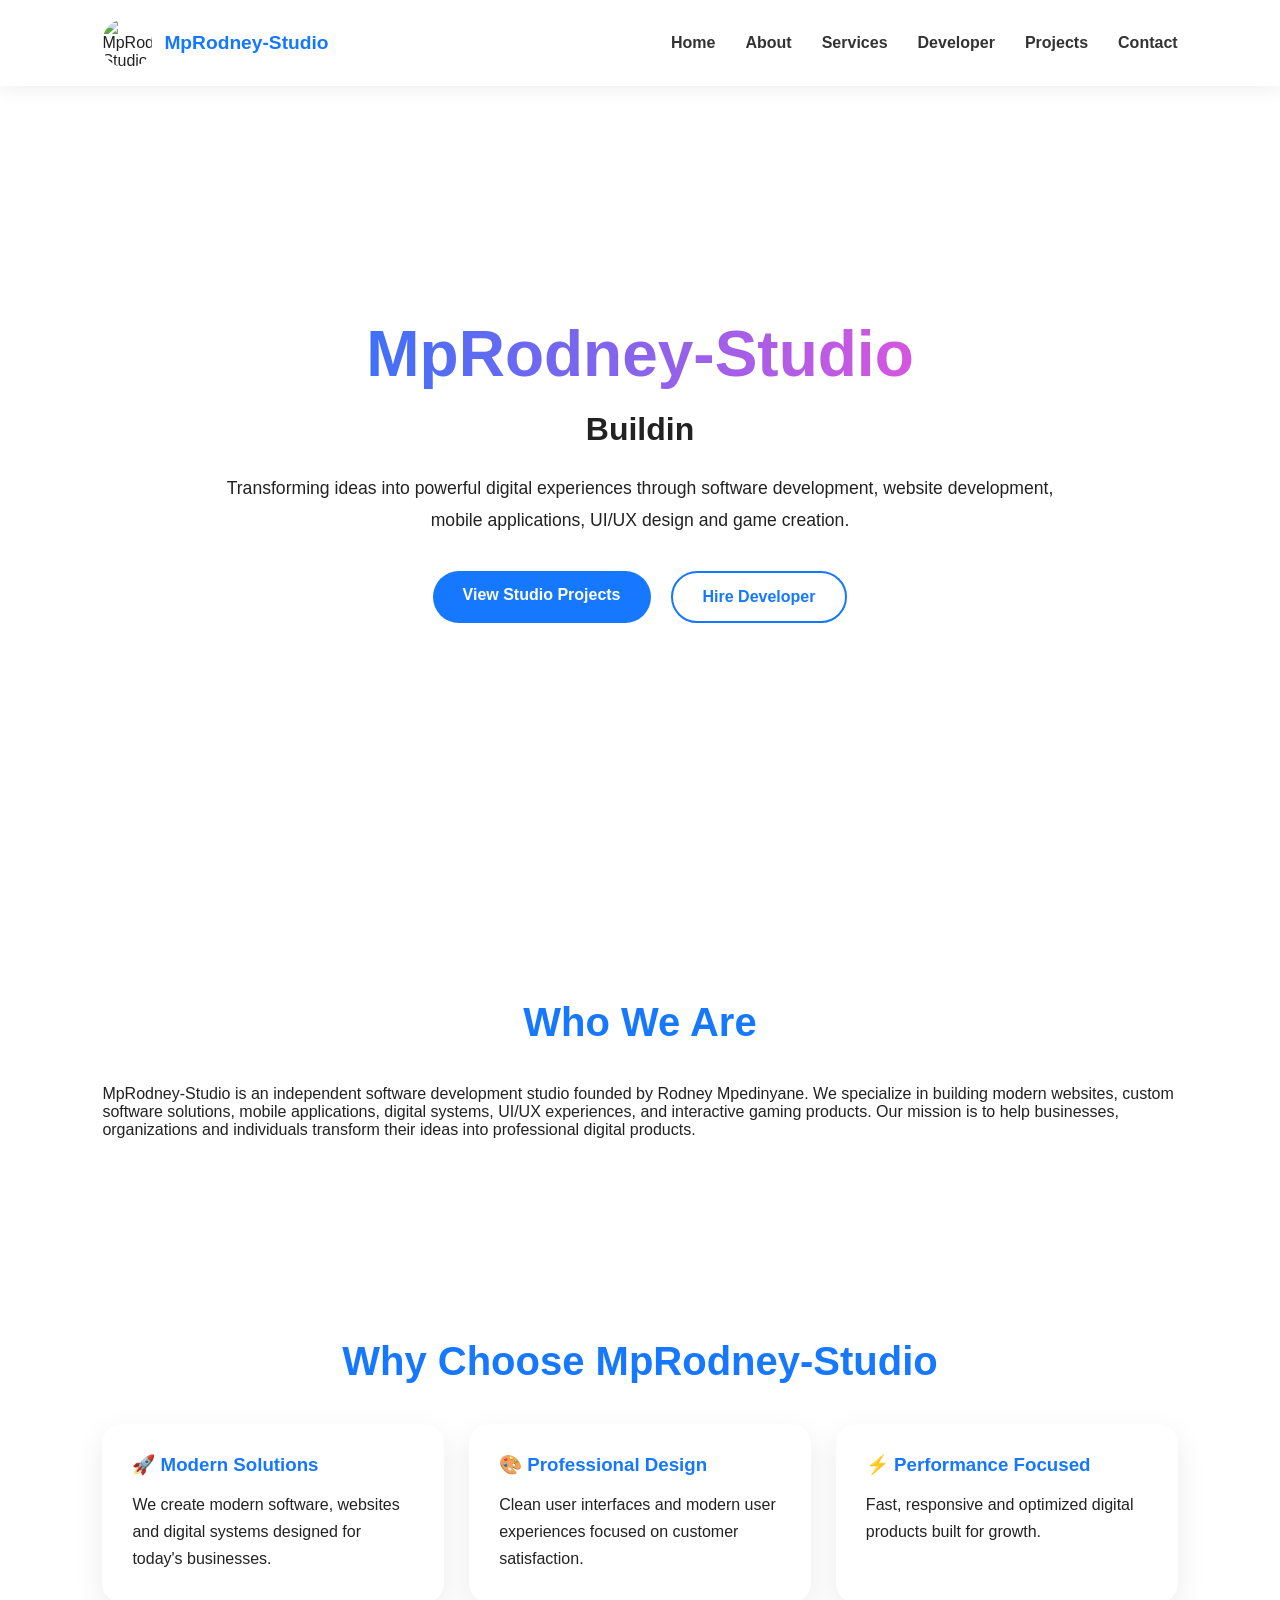
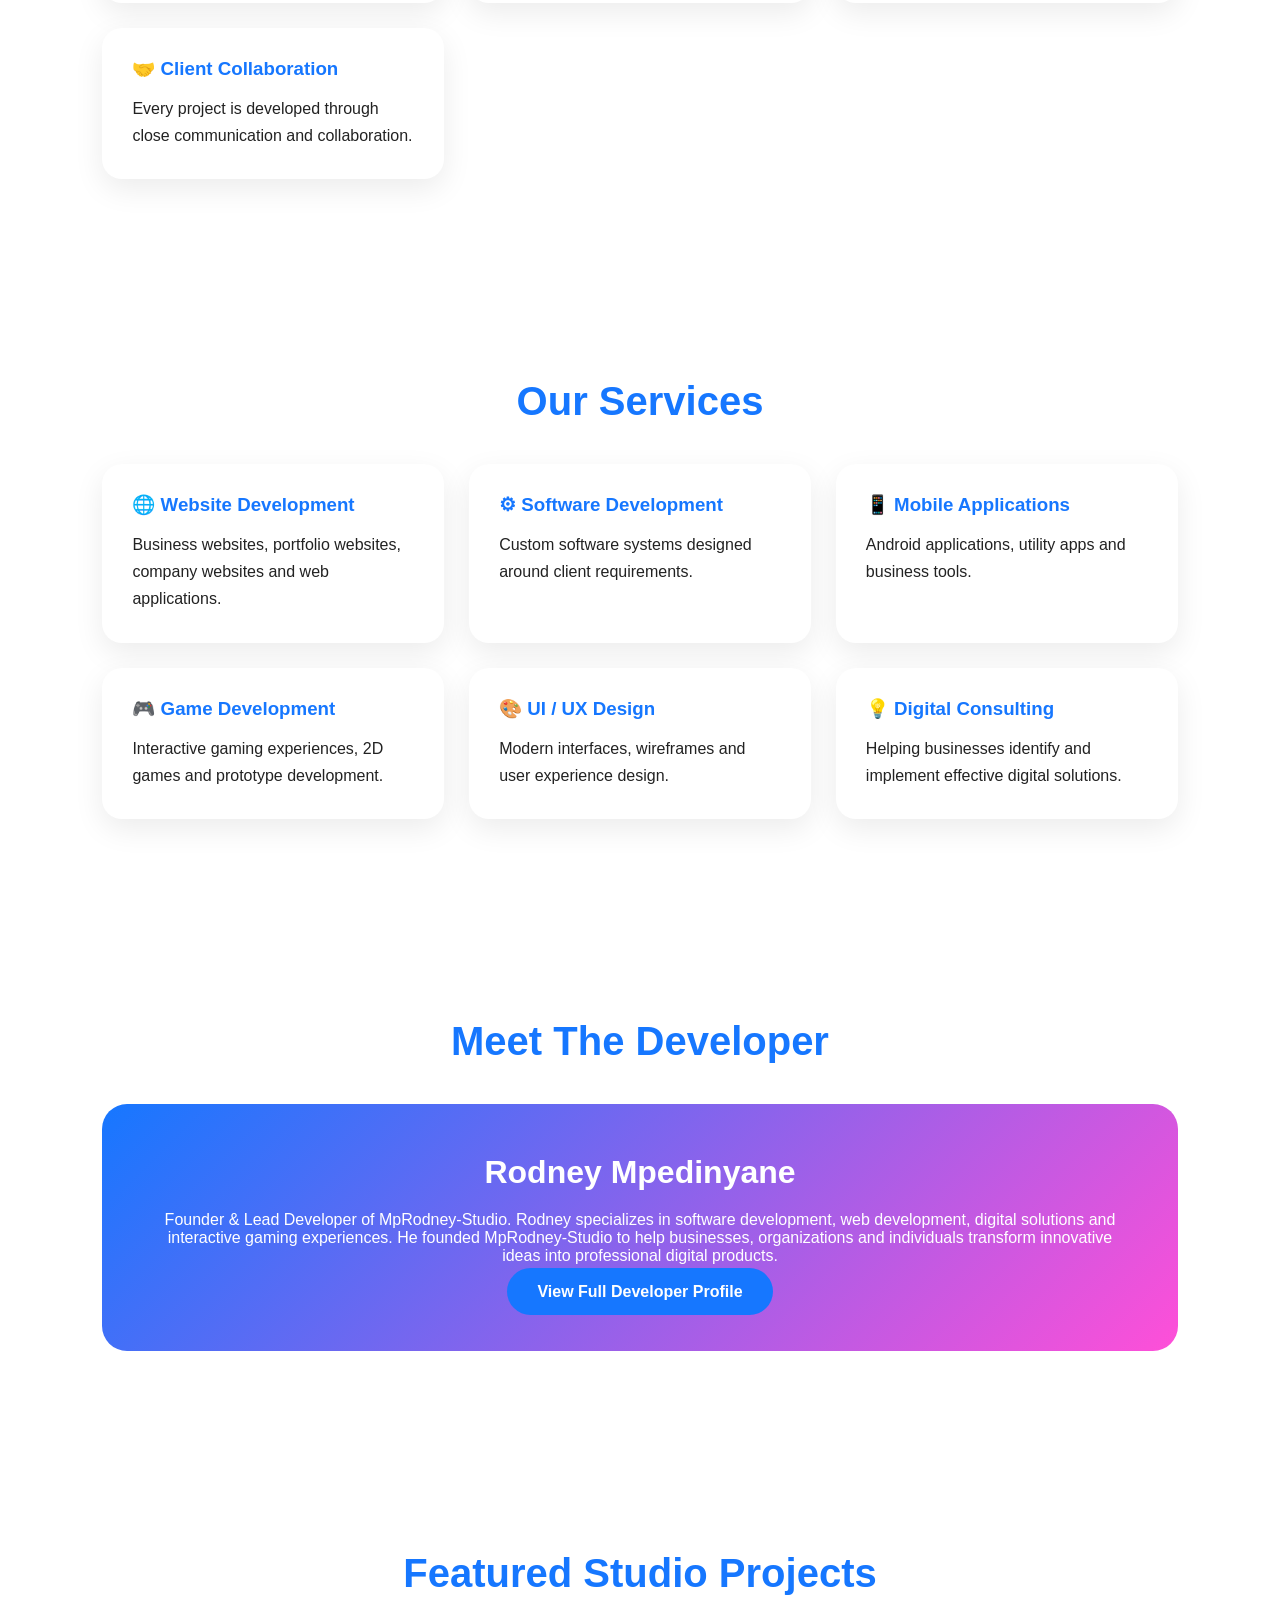
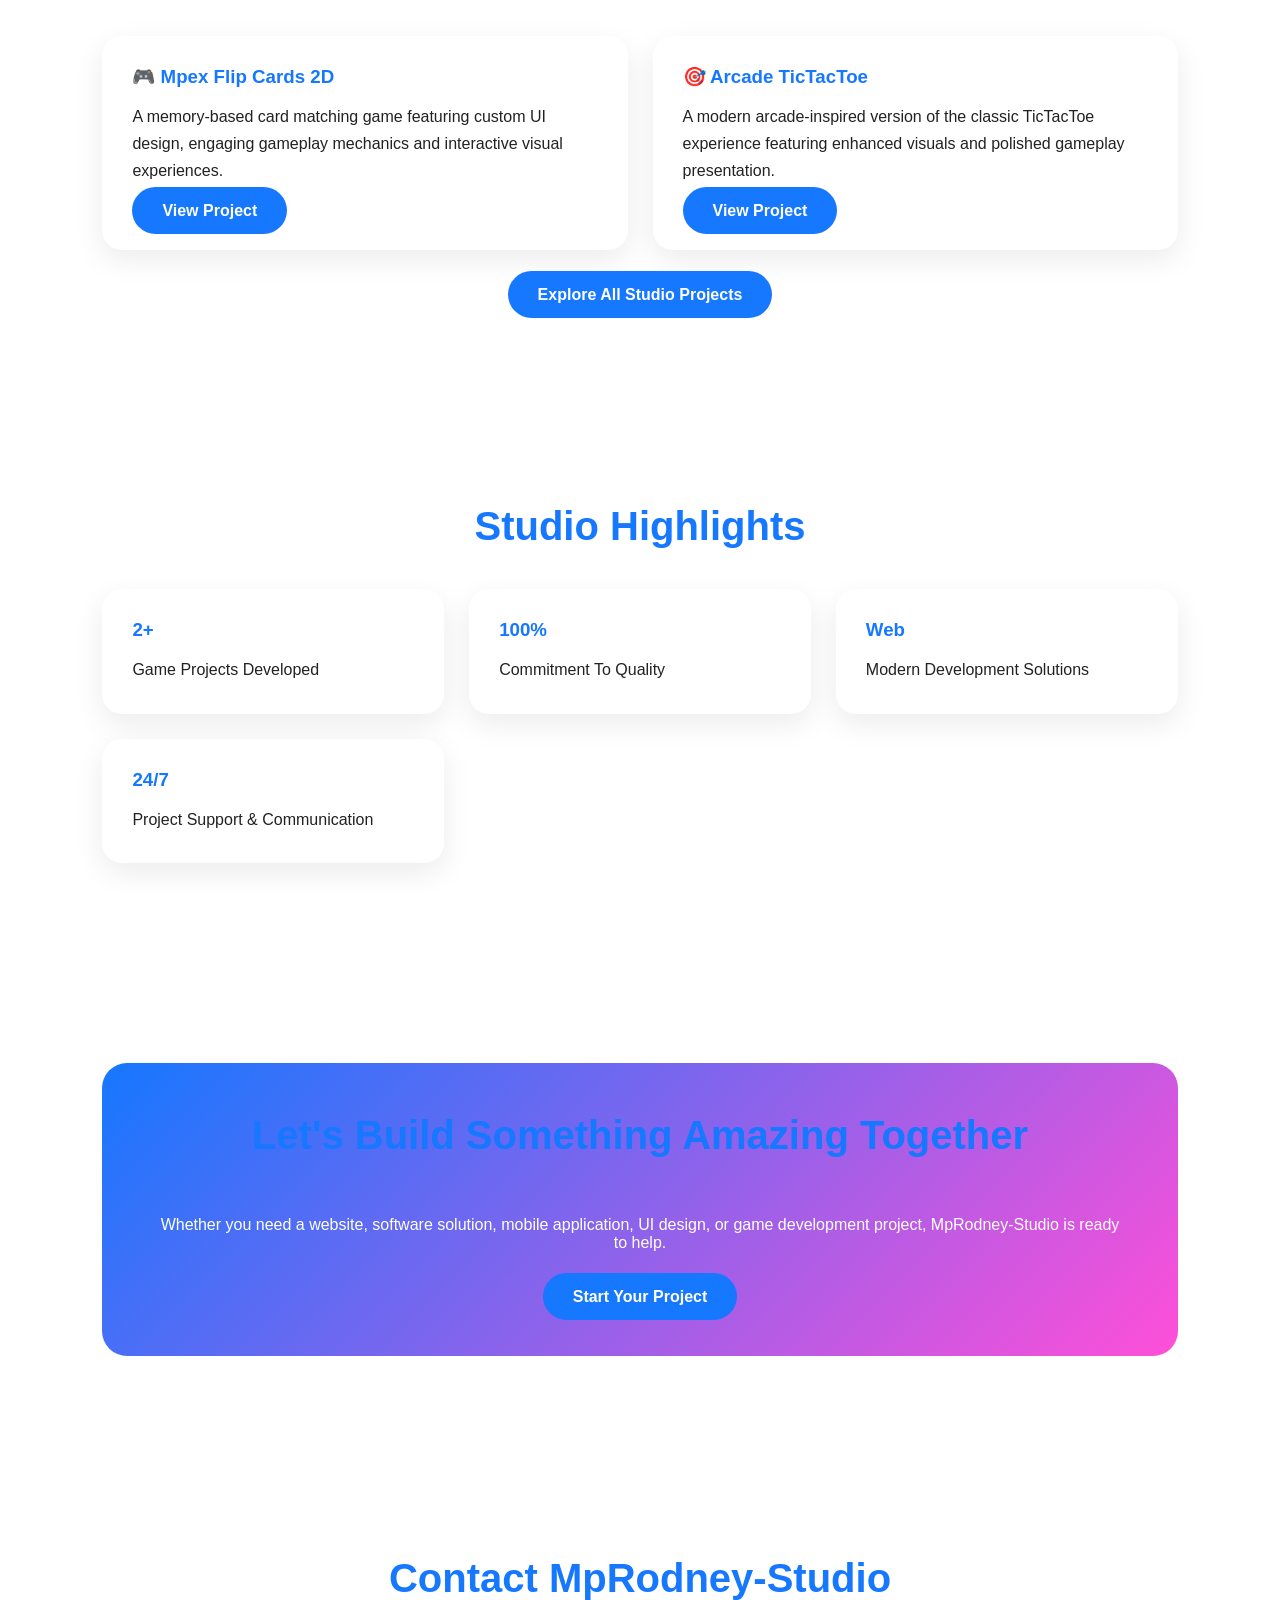
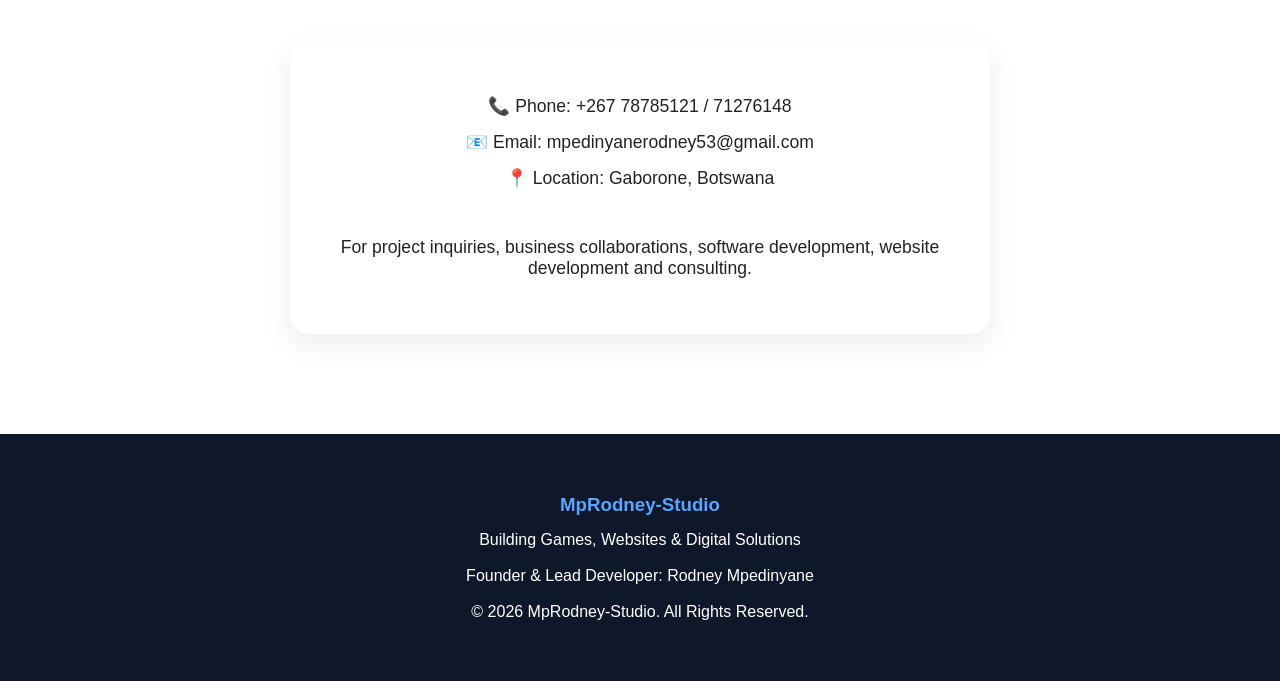
==== commit 1f58a4bb: "Update index.html" ====
--- a/index.html
+++ b/index.html
@@ -3,211 +3,550 @@
 <head>
 <meta charset="UTF-8">
 <meta name="viewport" content="width=device-width, initial-scale=1.0">
+
 <title>MpRodney-Studio | Building Games, Websites & Digital Solutions</title>
 
 <link rel="stylesheet" href="style.css">
+
 </head>
 
 <body>
 
+<!-- ================= NAVIGATION ================= -->
+
 <nav class="navbar">
-    <div class="nav-logo">
-        <img src="logo_1.png" alt="MpRodney Studio Logo">
-        <span>MpRodney-Studio</span>
-    </div>
-
-    <ul class="nav-links">
-        <li><a href="#home">Home</a></li>
-        <li><a href="#about">About</a></li>
-        <li><a href="#services">Services</a></li>
-        <li><a href="#developer">Developer</a></li>
-        <li><a href="#projects">Projects</a></li>
-        <li><a href="#contact">Contact</a></li>
-    </ul>
+
+<div class="nav-logo">
+
+<img src="logo_1.png" alt="MpRodney Studio Logo">
+
+<span>MpRodney-Studio</span>
+
+</div>
+
+<ul class="nav-links">
+
+<li><a href="#home">Home</a></li>
+
+<li><a href="#about">About</a></li>
+
+<li><a href="#services">Services</a></li>
+
+<li><a href="developer.html">Developer</a></li>
+
+<li><a href="projects.html">Projects</a></li>
+
+<li><a href="#contact">Contact</a></li>
+
+</ul>
+
 </nav>
 
+<!-- ================= HERO SECTION ================= -->
+
 <section id="home" class="hero">
 
-    <div class="hero-overlay"></div>
-
-    <div class="hero-content">
-
-        <h1>MpRodney-Studio</h1>
-
-        <h2>Building Games, Websites & Digital Solutions</h2>
-
-        <p>
-            Transforming ideas into powerful digital experiences through
-            software development, web development and game creation.
-        </p>
-
-        <div class="hero-buttons">
-
-            <a href="projects.html" class="btn-primary">
-                View Studio Project
-                
-            </a>
-
-            <a href="#contact" class="btn-secondary">
-                Hire Developer
-            </a>
-
-        </div>
-
-    </div>
-
-</section>
+<div class="hero-content">
+
+<h1>MpRodney-Studio</h1>
+
+<h2>Building Games, Websites & Digital Solutions</h2>
+
+<p>
+
+Transforming ideas into powerful digital experiences through
+software development, website development, mobile applications,
+UI/UX design and game creation.
+
+</p>
+
+<div class="hero-buttons">
+
+<a href="projects.html" class="btn-primary">
+
+View Studio Projects
+
+</a>
+
+<a href="#contact" class="btn-secondary">
+
+Hire Developer
+
+</a>
+
+</div>
+
+</div>
+
+</section>
+
+<!-- ================= STUDIO INTRO ================= -->
 
 <section id="about" class="section">
 
-    <div class="container">
-
-        <h2>Who We Are</h2>
-
-        <p>
-            MpRodney-Studio is an independent software development studio
-            founded by Rodney Mpedinyane.
-
-            We build websites, software solutions, mobile applications,
-            digital systems and interactive gaming experiences for
-            businesses and individuals.
-        </p>
-
-    </div>
-
-</section>
+<div class="container">
+
+<h2>Who We Are</h2>
+
+<p>
+
+MpRodney-Studio is an independent software development studio
+founded by Rodney Mpedinyane.
+
+We specialize in building modern websites,
+custom software solutions,
+mobile applications,
+digital systems,
+UI/UX experiences,
+and interactive gaming products.
+
+Our mission is to help businesses,
+organizations and individuals transform
+their ideas into professional digital products.
+
+</p>
+
+</div>
+
+</section>
+
+<!-- ================= WHY CHOOSE US ================= -->
+
+<section class="section">
+
+<div class="container">
+
+<h2>Why Choose MpRodney-Studio</h2>
+
+<div class="cards">
+
+<div class="card">
+
+<h3>🚀 Modern Solutions</h3>
+
+<p>
+
+We create modern software,
+websites and digital systems designed
+for today's businesses.
+
+</p>
+
+</div>
+
+<div class="card">
+
+<h3>🎨 Professional Design</h3>
+
+<p>
+
+Clean user interfaces and modern user
+experiences focused on customer satisfaction.
+
+</p>
+
+</div>
+
+<div class="card">
+
+<h3>⚡ Performance Focused</h3>
+
+<p>
+
+Fast, responsive and optimized
+digital products built for growth.
+
+</p>
+
+</div>
+
+<div class="card">
+
+<h3>🤝 Client Collaboration</h3>
+
+<p>
+
+Every project is developed through close
+communication and collaboration.
+
+</p>
+
+</div>
+
+</div>
+
+</div>
+
+</section>
+
+<!-- ================= SERVICES ================= -->
 
 <section id="services" class="section">
 
-    <div class="container">
-
-        <h2>Our Services</h2>
-
-        <div class="cards">
-
-            <div class="card">
-                <h3>🌐 Website Development</h3>
-                <p>
-                    Modern responsive websites and web applications.
-                </p>
-            </div>
-
-            <div class="card">
-                <h3>⚙ Software Development</h3>
-                <p>
-                    Custom software solutions built around your needs.
-                </p>
-            </div>
-
-            <div class="card">
-                <h3>📱 Mobile Apps</h3>
-                <p>
-                    Android applications and business tools.
-                </p>
-            </div>
-
-            <div class="card">
-                <h3>🎮 Game Development</h3>
-                <p>
-                    Interactive 2D games and gameplay systems.
-                </p>
-            </div>
-
-        </div>
-
-    </div>
-
-</section>
-
-<section id="developer" class="section">
-
-    <div class="container">
-
-        <h2>Lead Developer</h2>
-
-        <div class="developer-box">
-
-            <h3>Rodney Mpedinyane</h3>
-
-            <p>
-                Rodney Mpedinyane is a software and game developer
-                specializing in web development, digital solutions,
-                and interactive gaming experiences.
-
-                He founded MpRodney-Studio to help businesses and
-                individuals bring innovative ideas to life through
-                technology.
-            </p>
-
-        </div>
-
-    </div>
-
-</section>
-
-<section id="projects" class="section">
-
-    <div class="container">
-
-        <h2>Studio Projects</h2>
-
-        <div class="cards">
-
-            <div class="project-card">
-
-                <h3>Mpex Flip Cards 2D</h3>
-
-                <p>
-                    Interactive memory matching game with custom
-                    gameplay systems and UI.
-                </p>
-
-            </div>
-
-            <div class="project-card">
-
-                <h3>Arcade TicTacToe</h3>
-
-                <p>
-                    Modern arcade-inspired TicTacToe experience
-                    with enhanced visuals.
-                </p>
-
-            </div>
-
-        </div>
-
-    </div>
-
-</section>
+<div class="container">
+
+<h2>Our Services</h2>
+
+<div class="cards">
+
+<div class="card">
+
+<h3>🌐 Website Development</h3>
+
+<p>
+
+Business websites,
+portfolio websites,
+company websites and web applications.
+
+</p>
+
+</div>
+
+<div class="card">
+
+<h3>⚙ Software Development</h3>
+
+<p>
+
+Custom software systems
+designed around client requirements.
+
+</p>
+
+</div>
+
+<div class="card">
+
+<h3>📱 Mobile Applications</h3>
+
+<p>
+
+Android applications,
+utility apps and business tools.
+
+</p>
+
+</div>
+
+<div class="card">
+
+<h3>🎮 Game Development</h3>
+
+<p>
+
+Interactive gaming experiences,
+2D games and prototype development.
+
+</p>
+
+</div>
+
+<div class="card">
+
+<h3>🎨 UI / UX Design</h3>
+
+<p>
+
+Modern interfaces,
+wireframes and user experience design.
+
+</p>
+
+</div>
+
+<div class="card">
+
+<h3>💡 Digital Consulting</h3>
+
+<p>
+
+Helping businesses identify and implement
+effective digital solutions.
+
+</p>
+
+</div>
+
+</div>
+
+</div>
+
+</section>
+
+<!-- ================= DEVELOPER SECTION ================= -->
+
+<section class="section">
+
+<div class="container">
+
+<h2>Meet The Developer</h2>
+
+<div class="developer-box">
+
+<h3>Rodney Mpedinyane</h3>
+
+<p>
+
+Founder & Lead Developer of MpRodney-Studio.
+
+Rodney specializes in software development,
+web development,
+digital solutions and interactive gaming experiences.
+
+He founded MpRodney-Studio to help businesses,
+organizations and individuals transform innovative
+ideas into professional digital products.
+
+</p>
+
+<br>
+
+<a href="developer.html" class="btn-primary">
+
+View Full Developer Profile
+
+</a>
+
+</div>
+
+</div>
+
+</section>
+<!-- ================= PROJECTS PREVIEW ================= -->
+
+<section class="section">
+
+<div class="container">
+
+<h2>Featured Studio Projects</h2>
+
+<div class="cards">
+
+<div class="project-card">
+
+<h3>🎮 Mpex Flip Cards 2D</h3>
+
+<p>
+
+A memory-based card matching game featuring
+custom UI design, engaging gameplay mechanics
+and interactive visual experiences.
+
+</p>
+
+<br>
+
+<a href="projects.html" class="btn-primary">
+
+View Project
+
+</a>
+
+</div>
+
+<div class="project-card">
+
+<h3>🎯 Arcade TicTacToe</h3>
+
+<p>
+
+A modern arcade-inspired version of the classic
+TicTacToe experience featuring enhanced visuals
+and polished gameplay presentation.
+
+</p>
+
+<br>
+
+<a href="projects.html" class="btn-primary">
+
+View Project
+
+</a>
+
+</div>
+
+</div>
+
+<br><br>
+
+<div style="text-align:center;">
+
+<a href="projects.html" class="btn-primary">
+
+Explore All Studio Projects
+
+</a>
+
+</div>
+
+</div>
+
+</section>
+
+<!-- ================= COMPANY STATS ================= -->
+
+<section class="section">
+
+<div class="container">
+
+<h2>Studio Highlights</h2>
+
+<div class="cards">
+
+<div class="card">
+
+<h3>2+</h3>
+
+<p>Game Projects Developed</p>
+
+</div>
+
+<div class="card">
+
+<h3>100%</h3>
+
+<p>Commitment To Quality</p>
+
+</div>
+
+<div class="card">
+
+<h3>Web</h3>
+
+<p>Modern Development Solutions</p>
+
+</div>
+
+<div class="card">
+
+<h3>24/7</h3>
+
+<p>Project Support & Communication</p>
+
+</div>
+
+</div>
+
+</div>
+
+</section>
+
+<!-- ================= CLIENT CTA ================= -->
+
+<section class="section">
+
+<div class="container">
+
+<div class="developer-box">
+
+<h2>Let's Build Something Amazing Together</h2>
+
+<br>
+
+<p>
+
+Whether you need a website,
+software solution,
+mobile application,
+UI design,
+or game development project,
+MpRodney-Studio is ready to help.
+
+</p>
+
+<br><br>
+
+<a href="#contact" class="btn-primary">
+
+Start Your Project
+
+</a>
+
+</div>
+
+</div>
+
+</section>
+
+<!-- ================= CONTACT ================= -->
 
 <section id="contact" class="section">
 
-    <div class="container">
-
-        <h2>Contact Studio</h2>
-
-        <div class="contact-box">
-
-            <p>📞 +267 78785121 / 71276148</p>
-
-            <p>📧 mpedinyanerodney53@gmail.com</p>
-
-            <p>📍 Gaborone, Botswana</p>
-
-        </div>
-
-    </div>
-
-</section>
+<div class="container">
+
+<h2>Contact MpRodney-Studio</h2>
+
+<div class="contact-box">
+
+<p>
+
+📞 Phone:
++267 78785121 / 71276148
+
+</p>
+
+<p>
+
+📧 Email:
+mpedinyanerodney53@gmail.com
+
+</p>
+
+<p>
+
+📍 Location:
+Gaborone, Botswana
+
+</p>
+
+<br>
+
+<p>
+
+For project inquiries,
+business collaborations,
+software development,
+website development and consulting.
+
+</p>
+
+</div>
+
+</div>
+
+</section>
+
+<!-- ================= FOOTER ================= -->
 
 <footer>
 
-    <h3>MpRodney-Studio</h3>
-
-    <p>
-        Building Games, Websites & Digital Solutions
-    </p>
+<h3>MpRodney-Studio</h3>
+
+<p>
+
+Building Games, Websites & Digital Solutions
+
+</p>
+
+<br>
+
+<p>
+
+Founder & Lead Developer:
+Rodney Mpedinyane
+
+</p>
+
+<br>
+
+<p>
+
+© 2026 MpRodney-Studio.
+All Rights Reserved.
+
+</p>
 
 </footer>
 
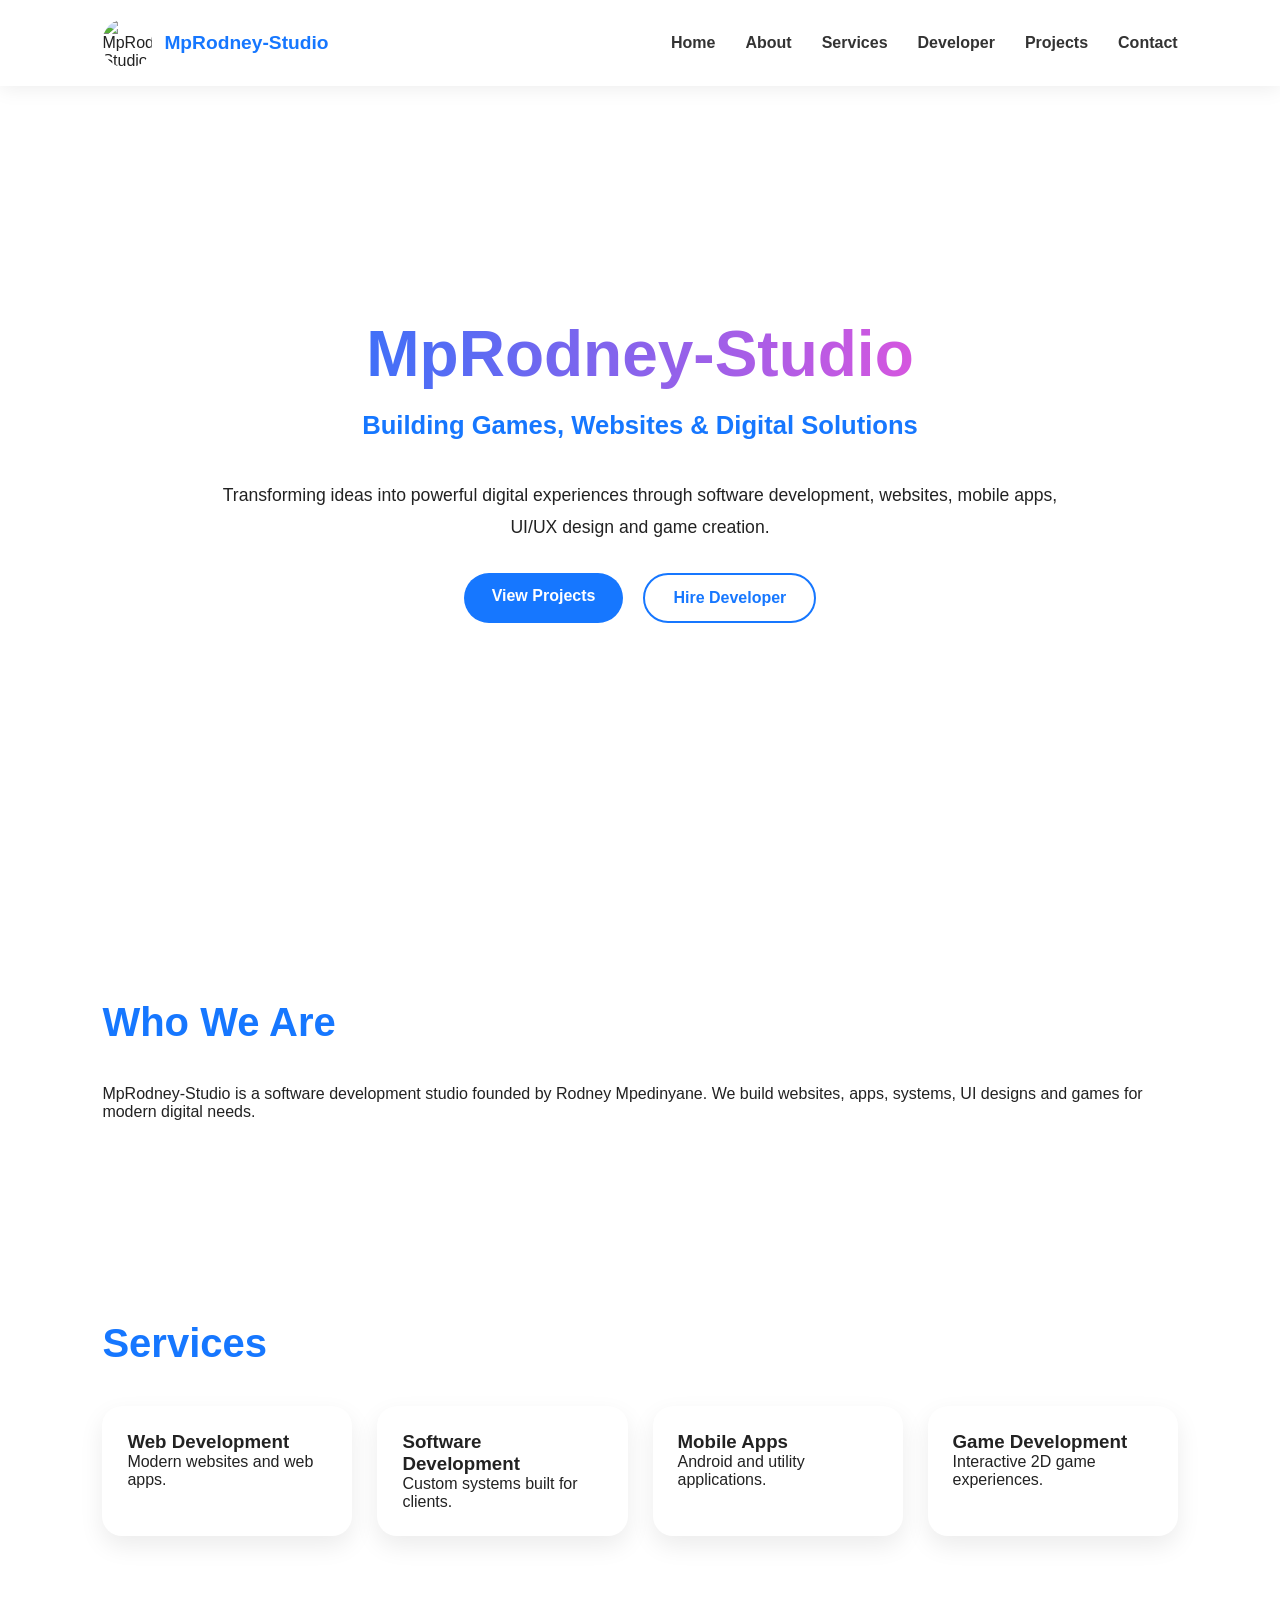
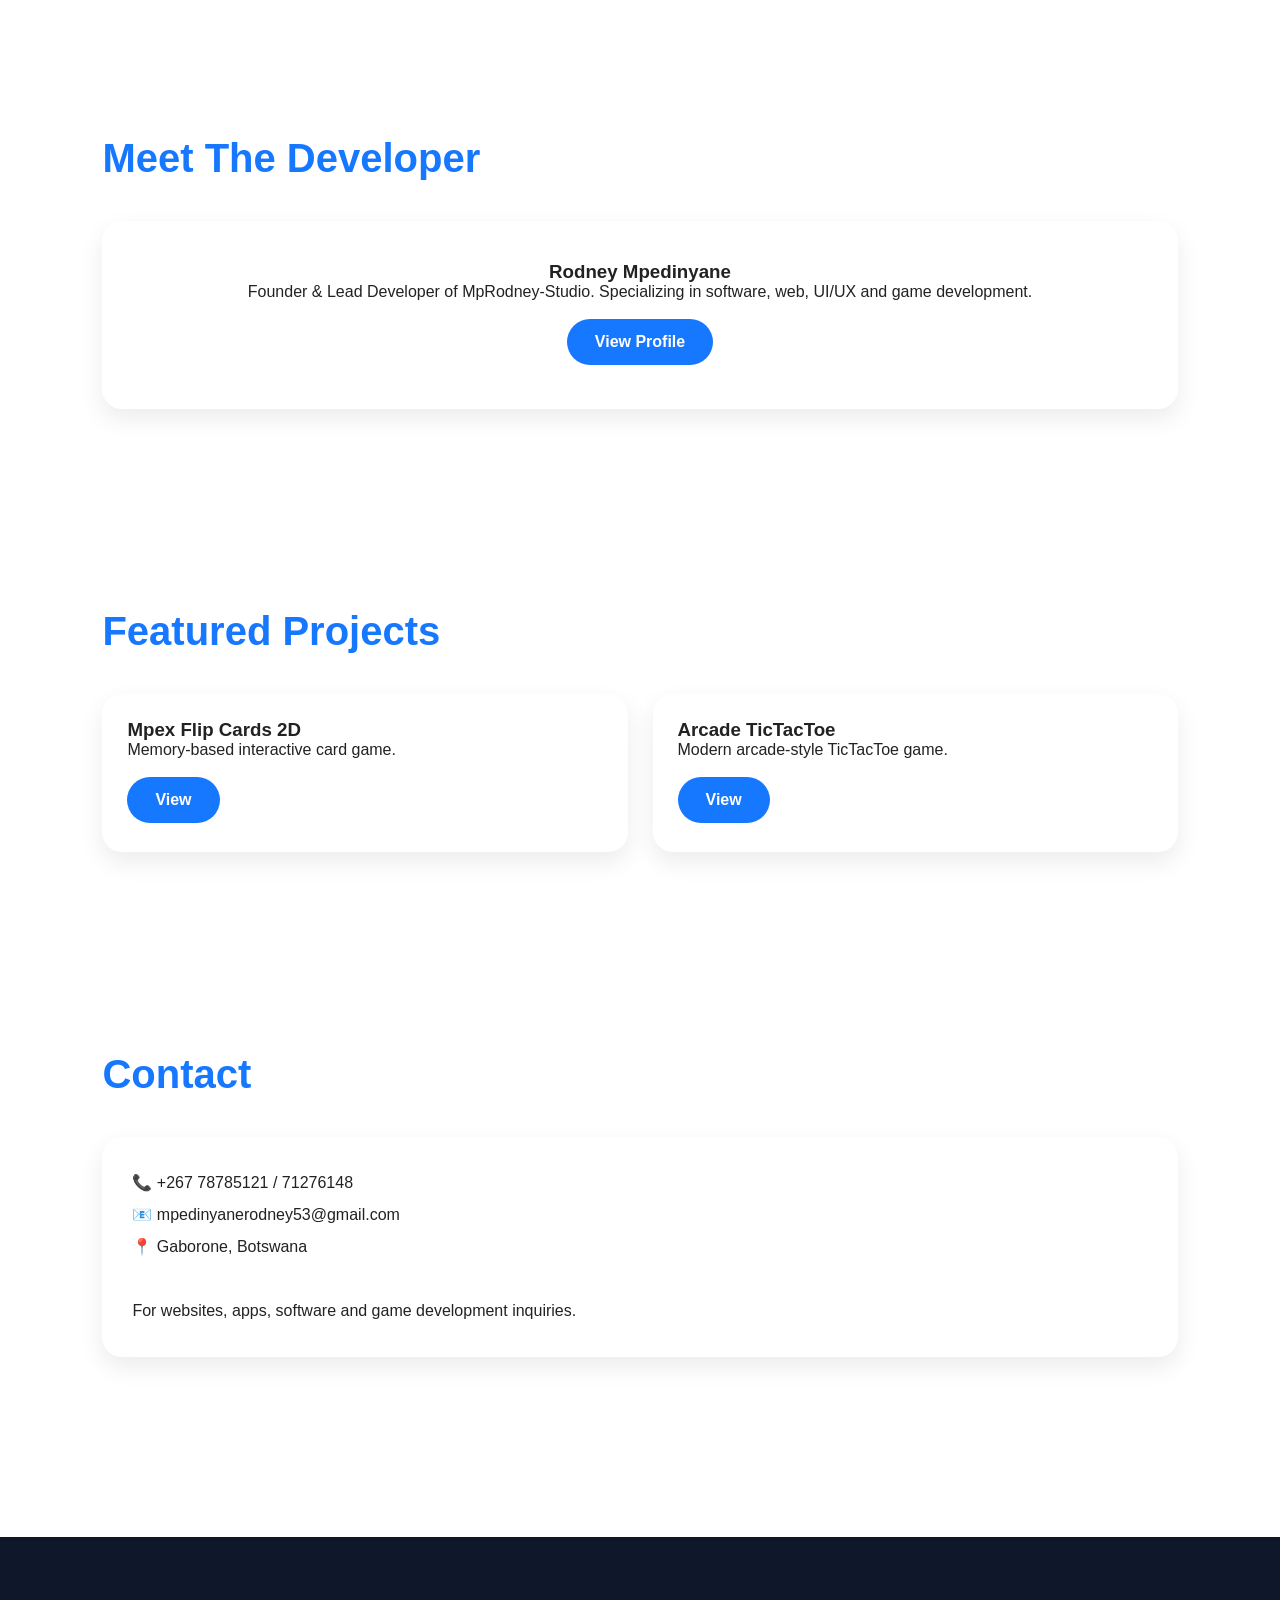
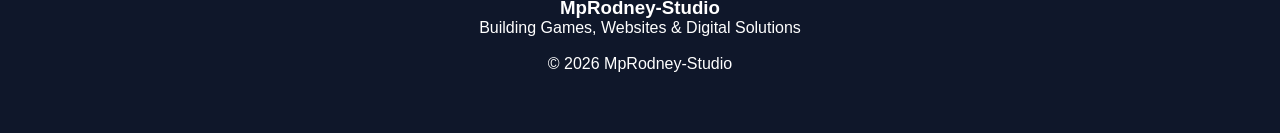
==== commit 603e8cc6: "Update index.html" ====
--- a/index.html
+++ b/index.html
@@ -7,43 +7,30 @@
 <title>MpRodney-Studio | Building Games, Websites & Digital Solutions</title>
 
 <link rel="stylesheet" href="style.css">
-
 </head>
 
 <body>
 
-<!-- ================= NAVIGATION ================= -->
-
+<!-- ================= NAVBAR ================= -->
 <nav class="navbar">
 
 <div class="nav-logo">
-
 <img src="logo_1.png" alt="MpRodney Studio Logo">
-
 <span>MpRodney-Studio</span>
-
 </div>
 
 <ul class="nav-links">
-
 <li><a href="#home">Home</a></li>
-
 <li><a href="#about">About</a></li>
-
 <li><a href="#services">Services</a></li>
-
 <li><a href="developer.html">Developer</a></li>
-
 <li><a href="projects.html">Projects</a></li>
-
-<li><a href="#contact">Contact</a></li>
-
+<li><a href="contact.html">Contact</a></li>
 </ul>
 
 </nav>
 
-<!-- ================= HERO SECTION ================= -->
-
+<!-- ================= HERO ================= -->
 <section id="home" class="hero">
 
 <div class="hero-content">
@@ -53,25 +40,18 @@
 <h2>Building Games, Websites & Digital Solutions</h2>
 
 <p>
-
 Transforming ideas into powerful digital experiences through
-software development, website development, mobile applications,
-UI/UX design and game creation.
-
+software development, websites, mobile apps, UI/UX design and game creation.
 </p>
 
 <div class="hero-buttons">
 
 <a href="projects.html" class="btn-primary">
-
-View Studio Projects
-
+View Projects
 </a>
 
-<a href="#contact" class="btn-secondary">
-
+<a href="contact.html" class="btn-secondary">
 Hire Developer
-
 </a>
 
 </div>
@@ -80,8 +60,7 @@
 
 </section>
 
-<!-- ================= STUDIO INTRO ================= -->
-
+<!-- ================= ABOUT ================= -->
 <section id="about" class="section">
 
 <div class="container">
@@ -89,380 +68,99 @@
 <h2>Who We Are</h2>
 
 <p>
-
-MpRodney-Studio is an independent software development studio
-founded by Rodney Mpedinyane.
-
-We specialize in building modern websites,
-custom software solutions,
-mobile applications,
-digital systems,
-UI/UX experiences,
-and interactive gaming products.
-
-Our mission is to help businesses,
-organizations and individuals transform
-their ideas into professional digital products.
-
-</p>
-
-</div>
-
-</section>
-
-<!-- ================= WHY CHOOSE US ================= -->
-
+MpRodney-Studio is a software development studio founded by Rodney Mpedinyane.
+We build websites, apps, systems, UI designs and games for modern digital needs.
+</p>
+
+</div>
+
+</section>
+
+<!-- ================= SERVICES ================= -->
+<section id="services" class="section">
+
+<div class="container">
+
+<h2>Services</h2>
+
+<div class="cards">
+
+<div class="card">
+<h3>Web Development</h3>
+<p>Modern websites and web apps.</p>
+</div>
+
+<div class="card">
+<h3>Software Development</h3>
+<p>Custom systems built for clients.</p>
+</div>
+
+<div class="card">
+<h3>Mobile Apps</h3>
+<p>Android and utility applications.</p>
+</div>
+
+<div class="card">
+<h3>Game Development</h3>
+<p>Interactive 2D game experiences.</p>
+</div>
+
+</div>
+
+</div>
+
+</section>
+
+<!-- ================= DEVELOPER ================= -->
 <section class="section">
 
 <div class="container">
 
-<h2>Why Choose MpRodney-Studio</h2>
+<h2>Meet The Developer</h2>
+
+<div class="developer-box">
+
+<h3>Rodney Mpedinyane</h3>
+
+<p>
+Founder & Lead Developer of MpRodney-Studio.
+Specializing in software, web, UI/UX and game development.
+</p>
+
+<br>
+
+<a href="developer.html" class="btn-primary">
+View Profile
+</a>
+
+</div>
+
+</div>
+
+</section>
+
+<!-- ================= PROJECTS ================= -->
+<section class="section">
+
+<div class="container">
+
+<h2>Featured Projects</h2>
 
 <div class="cards">
 
-<div class="card">
-
-<h3>🚀 Modern Solutions</h3>
-
-<p>
-
-We create modern software,
-websites and digital systems designed
-for today's businesses.
-
-</p>
-
-</div>
-
-<div class="card">
-
-<h3>🎨 Professional Design</h3>
-
-<p>
-
-Clean user interfaces and modern user
-experiences focused on customer satisfaction.
-
-</p>
-
-</div>
-
-<div class="card">
-
-<h3>⚡ Performance Focused</h3>
-
-<p>
-
-Fast, responsive and optimized
-digital products built for growth.
-
-</p>
-
-</div>
-
-<div class="card">
-
-<h3>🤝 Client Collaboration</h3>
-
-<p>
-
-Every project is developed through close
-communication and collaboration.
-
-</p>
-
-</div>
-
-</div>
-
-</div>
-
-</section>
-
-<!-- ================= SERVICES ================= -->
-
-<section id="services" class="section">
-
-<div class="container">
-
-<h2>Our Services</h2>
-
-<div class="cards">
-
-<div class="card">
-
-<h3>🌐 Website Development</h3>
-
-<p>
-
-Business websites,
-portfolio websites,
-company websites and web applications.
-
-</p>
-
-</div>
-
-<div class="card">
-
-<h3>⚙ Software Development</h3>
-
-<p>
-
-Custom software systems
-designed around client requirements.
-
-</p>
-
-</div>
-
-<div class="card">
-
-<h3>📱 Mobile Applications</h3>
-
-<p>
-
-Android applications,
-utility apps and business tools.
-
-</p>
-
-</div>
-
-<div class="card">
-
-<h3>🎮 Game Development</h3>
-
-<p>
-
-Interactive gaming experiences,
-2D games and prototype development.
-
-</p>
-
-</div>
-
-<div class="card">
-
-<h3>🎨 UI / UX Design</h3>
-
-<p>
-
-Modern interfaces,
-wireframes and user experience design.
-
-</p>
-
-</div>
-
-<div class="card">
-
-<h3>💡 Digital Consulting</h3>
-
-<p>
-
-Helping businesses identify and implement
-effective digital solutions.
-
-</p>
-
-</div>
-
-</div>
-
-</div>
-
-</section>
-
-<!-- ================= DEVELOPER SECTION ================= -->
-
-<section class="section">
-
-<div class="container">
-
-<h2>Meet The Developer</h2>
-
-<div class="developer-box">
-
-<h3>Rodney Mpedinyane</h3>
-
-<p>
-
-Founder & Lead Developer of MpRodney-Studio.
-
-Rodney specializes in software development,
-web development,
-digital solutions and interactive gaming experiences.
-
-He founded MpRodney-Studio to help businesses,
-organizations and individuals transform innovative
-ideas into professional digital products.
-
-</p>
-
-<br>
-
-<a href="developer.html" class="btn-primary">
-
-View Full Developer Profile
-
-</a>
-
-</div>
-
-</div>
-
-</section>
-<!-- ================= PROJECTS PREVIEW ================= -->
-
-<section class="section">
-
-<div class="container">
-
-<h2>Featured Studio Projects</h2>
-
-<div class="cards">
-
 <div class="project-card">
-
-<h3>🎮 Mpex Flip Cards 2D</h3>
-
-<p>
-
-A memory-based card matching game featuring
-custom UI design, engaging gameplay mechanics
-and interactive visual experiences.
-
-</p>
-
-<br>
-
-<a href="projects.html" class="btn-primary">
-
-View Project
-
-</a>
-
+<h3>Mpex Flip Cards 2D</h3>
+<p>Memory-based interactive card game.</p>
+<br>
+<a href="projects.html" class="btn-primary">View</a>
 </div>
 
 <div class="project-card">
-
-<h3>🎯 Arcade TicTacToe</h3>
-
-<p>
-
-A modern arcade-inspired version of the classic
-TicTacToe experience featuring enhanced visuals
-and polished gameplay presentation.
-
-</p>
-
-<br>
-
-<a href="projects.html" class="btn-primary">
-
-View Project
-
-</a>
-
-</div>
-
-</div>
-
-<br><br>
-
-<div style="text-align:center;">
-
-<a href="projects.html" class="btn-primary">
-
-Explore All Studio Projects
-
-</a>
-
-</div>
-
-</div>
-
-</section>
-
-<!-- ================= COMPANY STATS ================= -->
-
-<section class="section">
-
-<div class="container">
-
-<h2>Studio Highlights</h2>
-
-<div class="cards">
-
-<div class="card">
-
-<h3>2+</h3>
-
-<p>Game Projects Developed</p>
-
-</div>
-
-<div class="card">
-
-<h3>100%</h3>
-
-<p>Commitment To Quality</p>
-
-</div>
-
-<div class="card">
-
-<h3>Web</h3>
-
-<p>Modern Development Solutions</p>
-
-</div>
-
-<div class="card">
-
-<h3>24/7</h3>
-
-<p>Project Support & Communication</p>
-
-</div>
-
-</div>
-
-</div>
-
-</section>
-
-<!-- ================= CLIENT CTA ================= -->
-
-<section class="section">
-
-<div class="container">
-
-<div class="developer-box">
-
-<h2>Let's Build Something Amazing Together</h2>
-
-<br>
-
-<p>
-
-Whether you need a website,
-software solution,
-mobile application,
-UI design,
-or game development project,
-MpRodney-Studio is ready to help.
-
-</p>
-
-<br><br>
-
-<a href="#contact" class="btn-primary">
-
-Start Your Project
-
-</a>
+<h3>Arcade TicTacToe</h3>
+<p>Modern arcade-style TicTacToe game.</p>
+<br>
+<a href="projects.html" class="btn-primary">View</a>
+</div>
 
 </div>
 
@@ -471,45 +169,22 @@
 </section>
 
 <!-- ================= CONTACT ================= -->
-
 <section id="contact" class="section">
 
 <div class="container">
 
-<h2>Contact MpRodney-Studio</h2>
+<h2>Contact</h2>
 
 <div class="contact-box">
 
-<p>
-
-📞 Phone:
-+267 78785121 / 71276148
-
-</p>
-
-<p>
-
-📧 Email:
-mpedinyanerodney53@gmail.com
-
-</p>
-
-<p>
-
-📍 Location:
-Gaborone, Botswana
-
-</p>
-
-<br>
-
-<p>
-
-For project inquiries,
-business collaborations,
-software development,
-website development and consulting.
-
+<p>📞 +267 78785121 / 71276148</p>
+<p>📧 mpedinyanerodney53@gmail.com</p>
+<p>📍 Gaborone, Botswana</p>
+
+<br>
+
+<p>
+For websites, apps, software and game development inquiries.
 </p>
 
 </div>
@@ -519,34 +194,14 @@
 </section>
 
 <!-- ================= FOOTER ================= -->
-
 <footer>
 
 <h3>MpRodney-Studio</h3>
-
-<p>
-
-Building Games, Websites & Digital Solutions
-
-</p>
-
-<br>
-
-<p>
-
-Founder & Lead Developer:
-Rodney Mpedinyane
-
-</p>
-
-<br>
-
-<p>
-
-© 2026 MpRodney-Studio.
-All Rights Reserved.
-
-</p>
+<p>Building Games, Websites & Digital Solutions</p>
+
+<br>
+
+<p>© 2026 MpRodney-Studio</p>
 
 </footer>
 
--- a/style.css
+++ b/style.css
@@ -6,7 +6,7 @@
 }
 
 body{
-    font-family: "Segoe UI", sans-serif;
+    font-family:"Segoe UI", sans-serif;
     background:#ffffff;
     color:#222;
 }
@@ -67,11 +67,10 @@
 
 .hero{
     min-height:100vh;
-
     background:
     linear-gradient(
-    rgba(255,255,255,0.55),
-    rgba(255,255,255,0.75)
+        rgba(255,255,255,0.55),
+        rgba(255,255,255,0.75)
     ),
     url("https://images.unsplash.com/photo-1516321318423-f06f85e504b3?q=80&w=1920");
 
@@ -92,70 +91,65 @@
 
 .hero h1{
     font-size:4rem;
-    background:linear-gradient(
-    90deg,
-    #1677ff,
-    #ff4fd8
-    );
+    background:linear-gradient(90deg,#1677ff,#ff4fd8);
     -webkit-background-clip:text;
     -webkit-text-fill-color:transparent;
 }
 
 .hero h2{
     margin-top:20px;
-    font-size:2rem;
-    color:#222;
+    font-size:1.6rem;
+    font-weight:600;
 }
 
 .hero p{
-    margin-top:25px;
+    margin-top:20px;
+    font-size:1.1rem;
     line-height:1.8;
-    font-size:1.1rem;
 }
 
 /* ================= BUTTONS ================= */
 
 .hero-buttons{
-    margin-top:35px;
+    margin-top:30px;
     display:flex;
     justify-content:center;
     gap:20px;
-    flex-wrap:wrap;
+}
+
+.btn-primary,
+.btn-secondary{
+    padding:14px 28px;
+    border-radius:50px;
+    font-weight:600;
+    text-decoration:none;
+    display:inline-block;
+    position:relative;
+    overflow:hidden;
 }
 
 .btn-primary{
     background:#1677ff;
     color:white;
-    text-decoration:none;
-    padding:15px 30px;
-    border-radius:50px;
-    font-weight:700;
-    transition:0.3s;
-}
-
-.btn-primary:hover{
-    transform:translateY(-3px);
 }
 
 .btn-secondary{
-    background:white;
-    color:#1677ff;
-    text-decoration:none;
-    padding:15px 30px;
-    border-radius:50px;
-    font-weight:700;
     border:2px solid #1677ff;
-    transition:0.3s;
-}
-
-.btn-secondary:hover{
-    transform:translateY(-3px);
+    color:#1677ff;
 }
 
 /* ================= SECTIONS ================= */
 
 .section{
     padding:100px 8%;
+    opacity:0;
+    transform:translateY(40px);
+    transition:0.8s ease;
+}
+
+.section.show{
+    opacity:1;
+    transform:translateY(0);
 }
 
 .container{
@@ -163,8 +157,7 @@
     margin:auto;
 }
 
-.section h2{
-    text-align:center;
+h2{
     font-size:2.5rem;
     margin-bottom:40px;
     color:#1677ff;
@@ -174,260 +167,85 @@
 
 .cards{
     display:grid;
-    grid-template-columns:
-    repeat(auto-fit,minmax(260px,1fr));
-
+    grid-template-columns:repeat(auto-fit,minmax(250px,1fr));
     gap:25px;
 }
 
 .card,
 .project-card{
-
     background:white;
-
+    padding:25px;
     border-radius:20px;
-
-    padding:30px;
-
-    box-shadow:
-    0 10px 30px rgba(0,0,0,0.08);
-
+    box-shadow:0 10px 25px rgba(0,0,0,0.08);
     transition:0.3s;
 }
 
 .card:hover,
 .project-card:hover{
-
-    transform:
-    translateY(-8px);
-}
-
-.card h3,
-.project-card h3{
-
-    margin-bottom:15px;
-    color:#1677ff;
-}
-
-.card p,
-.project-card p{
-    line-height:1.7;
-}
-
-/* ================= DEVELOPER ================= */
+    transform:translateY(-8px);
+}
+
+/* ================= DEVELOPER BOX ================= */
 
 .developer-box{
-
-    background:
-    linear-gradient(
-    135deg,
-    #1677ff,
-    #ff4fd8
-    );
-
+    background:white;
+    padding:40px;
+    border-radius:20px;
+    box-shadow:0 10px 25px rgba(0,0,0,0.08);
+    text-align:center;
+}
+
+/* ================= CONTACT BOX ================= */
+
+.contact-box{
+    background:white;
+    padding:30px;
+    border-radius:20px;
+    box-shadow:0 10px 25px rgba(0,0,0,0.08);
+    line-height:2;
+}
+
+/* ================= FOOTER ================= */
+
+footer{
+    text-align:center;
+    padding:60px 20px;
+    background:#0f172a;
     color:white;
-
-    border-radius:25px;
-
-    padding:50px;
-
-    text-align:center;
-}
-
-.developer-box h3{
-    font-size:2rem;
-    margin-bottom:20px;
-}
-
-/* ================= CONTACT ================= */
-
-.contact-box{
-
-    max-width:700px;
-
-    margin:auto;
-
-    background:white;
-
-    border-radius:20px;
-
-    padding:40px;
-
-    text-align:center;
-
-    box-shadow:
-    0 10px 30px rgba(0,0,0,0.08);
-}
-
-.contact-box p{
-    margin:15px 0;
-    font-size:1.1rem;
-}
-
-/* ================= FOOTER ================= */
-
-footer{
-
-    background:#0f172a;
-
-    color:white;
-
-    text-align:center;
-
-    padding:60px 20px;
-}
-
-footer h3{
-    margin-bottom:15px;
-    color:#58a6ff;
-}
-
-/* ================= ANIMATIONS ================= */
-
-.card,
-.project-card,
-.developer-box,
-.contact-box{
-
-    animation:
-    fadeUp 1s ease;
-}
-
-@keyframes fadeUp{
-
-    from{
+    margin-top:80px;
+}
+
+/* ================= ORBS ================= */
+
+.orb{
+    position:fixed;
+    background:radial-gradient(circle, rgba(22,119,255,0.25), transparent);
+    border-radius:50%;
+    pointer-events:none;
+    animation:floatUp 12s linear forwards;
+    z-index:0;
+}
+
+@keyframes floatUp{
+    from{transform:translateY(0);opacity:0.6;}
+    to{transform:translateY(-800px);opacity:0;}
+}
+
+/* ================= RIPPLE ================= */
+
+.ripple{
+    position:absolute;
+    width:20px;
+    height:20px;
+    background:rgba(255,255,255,0.6);
+    border-radius:50%;
+    transform:scale(0);
+    animation:rippleEffect 0.7s linear;
+}
+
+@keyframes rippleEffect{
+    to{
+        transform:scale(8);
         opacity:0;
-        transform:
-        translateY(40px);
     }
-
-    to{
-        opacity:1;
-        transform:
-        translateY(0);
-    }
-}
-
-/* ================= MOBILE ================= */
-
-@media(max-width:900px){
-
-    .navbar{
-        flex-direction:column;
-        gap:15px;
-    }
-
-    .nav-links{
-        flex-wrap:wrap;
-        justify-content:center;
-        gap:15px;
-    }
-
-    .hero h1{
-        font-size:2.6rem;
-    }
-
-    .hero h2{
-        font-size:1.4rem;
-    }
-
-}
-.orb{
-
-position:fixed;
-
-border-radius:50%;
-
-pointer-events:none;
-
-z-index:-1;
-
-background:
-radial-gradient(
-circle,
-rgba(255,79,216,0.3),
-rgba(22,119,255,0.1)
-);
-
-animation:
-floatOrb 12s linear;
-}
-
-@keyframes floatOrb{
-
-from{
-
-transform:
-translateY(100px)
-scale(0.5);
-
-opacity:0;
-
-}
-
-20%{
-
-opacity:1;
-
-}
-
-to{
-
-transform:
-translateY(-300px)
-scale(1.5);
-
-opacity:0;
-
-}
-
-}
-
-.section{
-
-opacity:0;
-
-transform:
-translateY(50px);
-
-transition:1s;
-}
-
-.section.show{
-
-opacity:1;
-
-transform:
-translateY(0);
-}
-
-.ripple{
-
-position:absolute;
-
-width:20px;
-
-height:20px;
-
-background:
-rgba(255,255,255,0.5);
-
-border-radius:50%;
-
-transform:scale(0);
-
-animation:
-rippleEffect 0.7s linear;
-}
-
-@keyframes rippleEffect{
-
-to{
-
-transform:scale(15);
-
-opacity:0;
-
-}
-
-}
+}
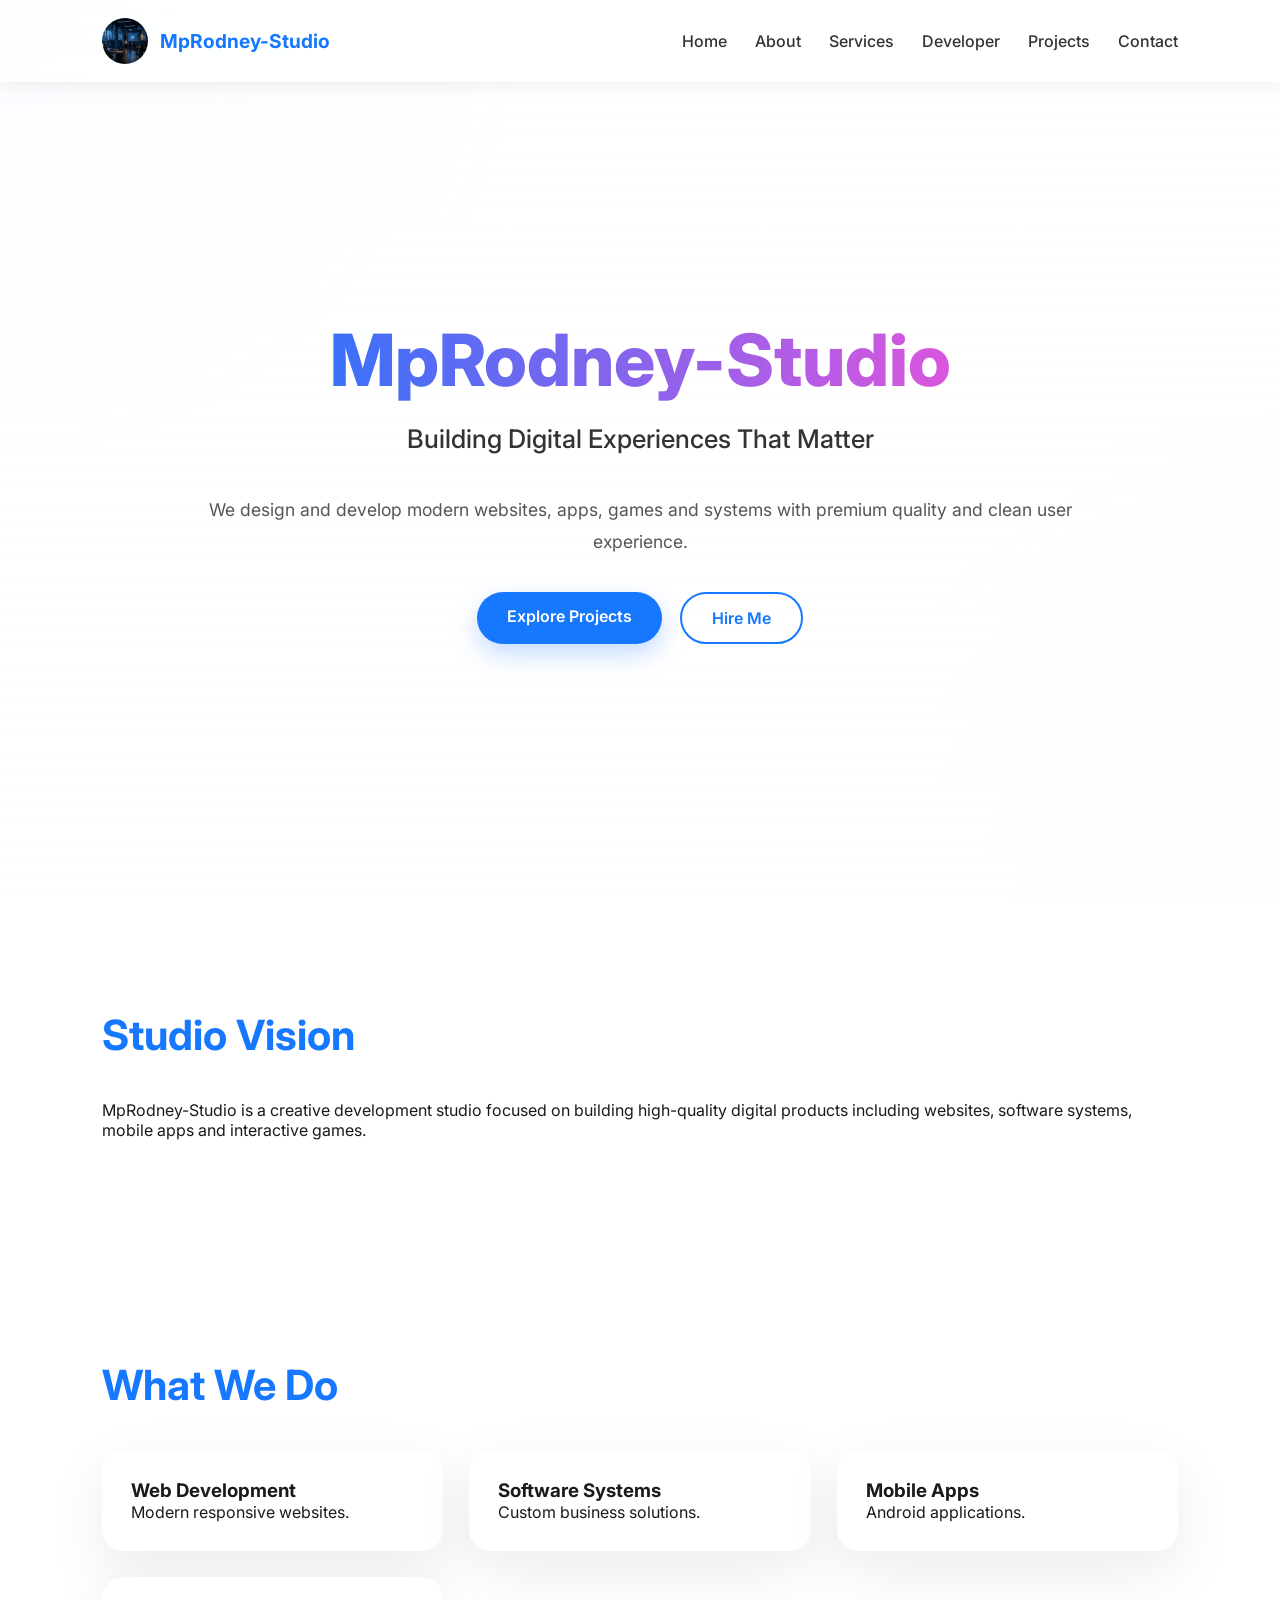
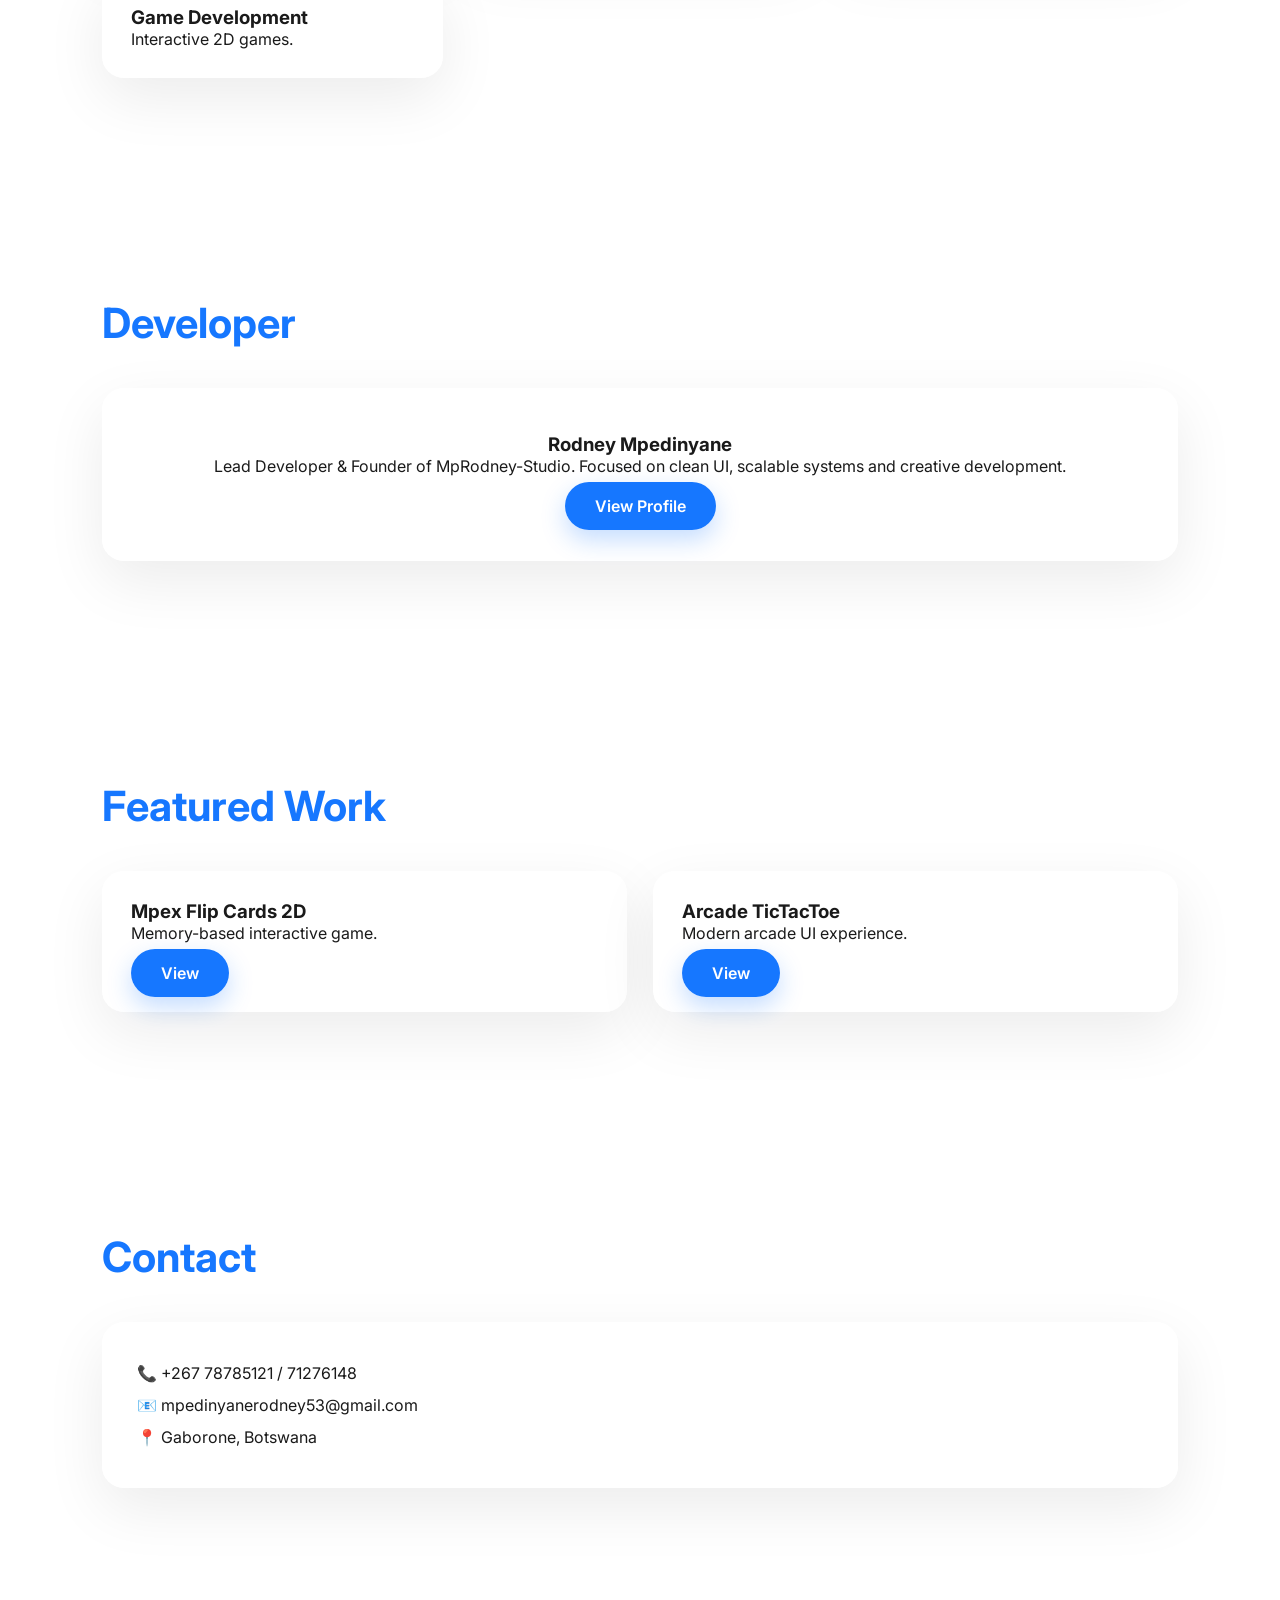
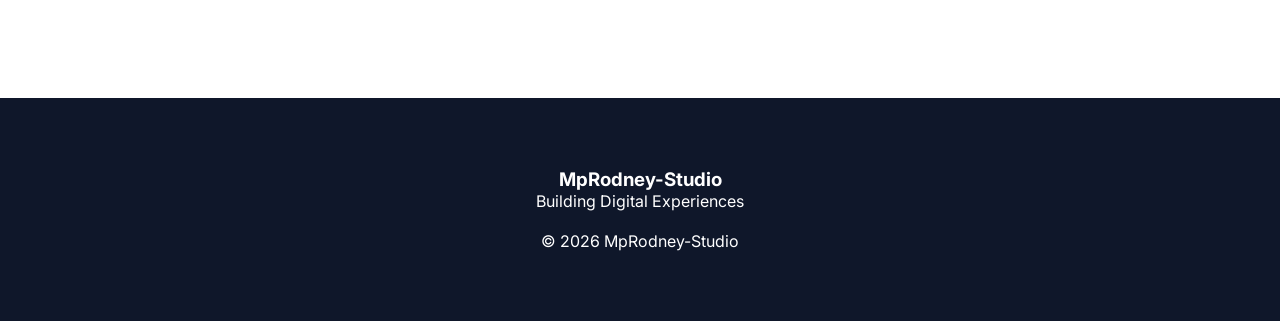
==== commit b7298170: "Update index.html" ====
--- a/index.html
+++ b/index.html
@@ -4,18 +4,17 @@
 <meta charset="UTF-8">
 <meta name="viewport" content="width=device-width, initial-scale=1.0">
 
-<title>MpRodney-Studio | Building Games, Websites & Digital Solutions</title>
+<title>MpRodney-Studio | Digital Innovation Studio</title>
 
 <link rel="stylesheet" href="style.css">
 </head>
 
 <body>
 
-<!-- ================= NAVBAR ================= -->
 <nav class="navbar">
 
 <div class="nav-logo">
-<img src="logo_1.png" alt="MpRodney Studio Logo">
+<img src="logo_1.png">
 <span>MpRodney-Studio</span>
 </div>
 
@@ -30,29 +29,24 @@
 
 </nav>
 
-<!-- ================= HERO ================= -->
+<!-- HERO -->
 <section id="home" class="hero">
 
 <div class="hero-content">
 
 <h1>MpRodney-Studio</h1>
 
-<h2>Building Games, Websites & Digital Solutions</h2>
+<h2>Building Digital Experiences That Matter</h2>
 
 <p>
-Transforming ideas into powerful digital experiences through
-software development, websites, mobile apps, UI/UX design and game creation.
+We design and develop modern websites, apps, games and systems
+with premium quality and clean user experience.
 </p>
 
 <div class="hero-buttons">
 
-<a href="projects.html" class="btn-primary">
-View Projects
-</a>
-
-<a href="contact.html" class="btn-secondary">
-Hire Developer
-</a>
+<a href="projects.html" class="btn-primary">Explore Projects</a>
+<a href="contact.html" class="btn-secondary">Hire Me</a>
 
 </div>
 
@@ -60,49 +54,90 @@
 
 </section>
 
-<!-- ================= ABOUT ================= -->
+<!-- ABOUT -->
 <section id="about" class="section">
 
 <div class="container">
 
-<h2>Who We Are</h2>
+<h2>Studio Vision</h2>
 
 <p>
-MpRodney-Studio is a software development studio founded by Rodney Mpedinyane.
-We build websites, apps, systems, UI designs and games for modern digital needs.
+MpRodney-Studio is a creative development studio focused on building
+high-quality digital products including websites, software systems,
+mobile apps and interactive games.
 </p>
 
 </div>
 
 </section>
 
-<!-- ================= SERVICES ================= -->
+<!-- SERVICES -->
 <section id="services" class="section">
 
 <div class="container">
 
-<h2>Services</h2>
+<h2>What We Do</h2>
 
 <div class="cards">
 
-<div class="card">
-<h3>Web Development</h3>
-<p>Modern websites and web apps.</p>
+<div class="card"><h3>Web Development</h3><p>Modern responsive websites.</p></div>
+<div class="card"><h3>Software Systems</h3><p>Custom business solutions.</p></div>
+<div class="card"><h3>Mobile Apps</h3><p>Android applications.</p></div>
+<div class="card"><h3>Game Development</h3><p>Interactive 2D games.</p></div>
+
 </div>
 
-<div class="card">
-<h3>Software Development</h3>
-<p>Custom systems built for clients.</p>
 </div>
 
-<div class="card">
-<h3>Mobile Apps</h3>
-<p>Android and utility applications.</p>
+</section>
+
+<!-- DEVELOPER -->
+<section class="section">
+
+<div class="container">
+
+<h2>Developer</h2>
+
+<div class="developer-box">
+
+<h3>Rodney Mpedinyane</h3>
+
+<p>
+Lead Developer & Founder of MpRodney-Studio.
+Focused on clean UI, scalable systems and creative development.
+</p>
+
+<br>
+
+<a class="btn-primary" href="developer.html">View Profile</a>
+
 </div>
 
-<div class="card">
-<h3>Game Development</h3>
-<p>Interactive 2D game experiences.</p>
+</div>
+
+</section>
+
+<!-- PROJECTS -->
+<section class="section">
+
+<div class="container">
+
+<h2>Featured Work</h2>
+
+<div class="cards">
+
+<div class="project-card">
+<h3>Mpex Flip Cards 2D</h3>
+<p>Memory-based interactive game.</p>
+<br>
+<a class="btn-primary" href="projects.html">View</a>
+</div>
+
+<div class="project-card">
+<h3>Arcade TicTacToe</h3>
+<p>Modern arcade UI experience.</p>
+<br>
+<a class="btn-primary" href="projects.html">View</a>
 </div>
 
 </div>
@@ -111,65 +146,8 @@
 
 </section>
 
-<!-- ================= DEVELOPER ================= -->
+<!-- CONTACT -->
 <section class="section">
-
-<div class="container">
-
-<h2>Meet The Developer</h2>
-
-<div class="developer-box">
-
-<h3>Rodney Mpedinyane</h3>
-
-<p>
-Founder & Lead Developer of MpRodney-Studio.
-Specializing in software, web, UI/UX and game development.
-</p>
-
-<br>
-
-<a href="developer.html" class="btn-primary">
-View Profile
-</a>
-
-</div>
-
-</div>
-
-</section>
-
-<!-- ================= PROJECTS ================= -->
-<section class="section">
-
-<div class="container">
-
-<h2>Featured Projects</h2>
-
-<div class="cards">
-
-<div class="project-card">
-<h3>Mpex Flip Cards 2D</h3>
-<p>Memory-based interactive card game.</p>
-<br>
-<a href="projects.html" class="btn-primary">View</a>
-</div>
-
-<div class="project-card">
-<h3>Arcade TicTacToe</h3>
-<p>Modern arcade-style TicTacToe game.</p>
-<br>
-<a href="projects.html" class="btn-primary">View</a>
-</div>
-
-</div>
-
-</div>
-
-</section>
-
-<!-- ================= CONTACT ================= -->
-<section id="contact" class="section">
 
 <div class="container">
 
@@ -181,23 +159,16 @@
 <p>📧 mpedinyanerodney53@gmail.com</p>
 <p>📍 Gaborone, Botswana</p>
 
-<br>
-
-<p>
-For websites, apps, software and game development inquiries.
-</p>
-
 </div>
 
 </div>
 
 </section>
 
-<!-- ================= FOOTER ================= -->
 <footer>
 
 <h3>MpRodney-Studio</h3>
-<p>Building Games, Websites & Digital Solutions</p>
+<p>Building Digital Experiences</p>
 
 <br>
 
--- a/style.css
+++ b/style.css
@@ -1,3 +1,5 @@
+@import url('https://fonts.googleapis.com/css2?family=Inter:wght@300;400;500;600;700;800&display=swap');
+
 *{
     margin:0;
     padding:0;
@@ -6,9 +8,22 @@
 }
 
 body{
-    font-family:"Segoe UI", sans-serif;
+    font-family:'Inter', sans-serif;
     background:#ffffff;
-    color:#222;
+    color:#1a1a1a;
+    overflow-x:hidden;
+}
+
+/* ================= BACKGROUND DEPTH ================= */
+
+body::before{
+    content:"";
+    position:fixed;
+    inset:0;
+    background:
+        radial-gradient(circle at top left, rgba(22,119,255,0.08), transparent 40%),
+        radial-gradient(circle at bottom right, rgba(255,79,216,0.08), transparent 40%);
+    z-index:-1;
 }
 
 /* ================= NAVBAR ================= */
@@ -18,14 +33,14 @@
     top:0;
     left:0;
     width:100%;
-    background:rgba(255,255,255,0.95);
-    backdrop-filter:blur(12px);
+    background:rgba(255,255,255,0.75);
+    backdrop-filter:blur(18px);
     display:flex;
     justify-content:space-between;
     align-items:center;
     padding:18px 8%;
     z-index:1000;
-    box-shadow:0 2px 20px rgba(0,0,0,0.08);
+    box-shadow:0 10px 30px rgba(0,0,0,0.08);
 }
 
 .nav-logo{
@@ -35,8 +50,8 @@
 }
 
 .nav-logo img{
-    width:50px;
-    height:50px;
+    width:46px;
+    height:46px;
     border-radius:50%;
 }
 
@@ -49,13 +64,13 @@
 .nav-links{
     display:flex;
     list-style:none;
-    gap:30px;
+    gap:28px;
 }
 
 .nav-links a{
     text-decoration:none;
     color:#333;
-    font-weight:600;
+    font-weight:500;
     transition:0.3s;
 }
 
@@ -63,74 +78,72 @@
     color:#1677ff;
 }
 
-/* ================= HERO ================= */
+/* ================= HERO (CINEMATIC) ================= */
 
 .hero{
     min-height:100vh;
+    display:flex;
+    align-items:center;
+    justify-content:center;
+    text-align:center;
+    padding:140px 20px 80px;
     background:
-    linear-gradient(
-        rgba(255,255,255,0.55),
-        rgba(255,255,255,0.75)
-    ),
+    linear-gradient(rgba(255,255,255,0.7),rgba(255,255,255,0.9)),
     url("https://images.unsplash.com/photo-1516321318423-f06f85e504b3?q=80&w=1920");
-
     background-size:cover;
     background-position:center;
-
-    display:flex;
-    align-items:center;
-    justify-content:center;
-
-    text-align:center;
-    padding:120px 20px 80px;
 }
 
 .hero-content{
-    max-width:850px;
+    max-width:900px;
 }
 
 .hero h1{
-    font-size:4rem;
+    font-size:4.5rem;
+    font-weight:800;
     background:linear-gradient(90deg,#1677ff,#ff4fd8);
     -webkit-background-clip:text;
     -webkit-text-fill-color:transparent;
 }
 
 .hero h2{
+    font-size:1.6rem;
     margin-top:20px;
-    font-size:1.6rem;
-    font-weight:600;
+    font-weight:500;
+    color:#333;
 }
 
 .hero p{
     margin-top:20px;
     font-size:1.1rem;
     line-height:1.8;
+    color:#555;
 }
 
 /* ================= BUTTONS ================= */
 
 .hero-buttons{
-    margin-top:30px;
+    margin-top:35px;
     display:flex;
     justify-content:center;
-    gap:20px;
+    gap:18px;
 }
 
 .btn-primary,
 .btn-secondary{
-    padding:14px 28px;
+    padding:14px 30px;
     border-radius:50px;
     font-weight:600;
     text-decoration:none;
-    display:inline-block;
     position:relative;
     overflow:hidden;
+    transition:0.4s ease;
 }
 
 .btn-primary{
     background:#1677ff;
     color:white;
+    box-shadow:0 10px 25px rgba(22,119,255,0.25);
 }
 
 .btn-secondary{
@@ -138,13 +151,19 @@
     color:#1677ff;
 }
 
+.btn-primary:hover,
+.btn-secondary:hover{
+    transform:translateY(-3px);
+    box-shadow:0 15px 35px rgba(0,0,0,0.15);
+}
+
 /* ================= SECTIONS ================= */
 
 .section{
-    padding:100px 8%;
+    padding:110px 8%;
     opacity:0;
-    transform:translateY(40px);
-    transition:0.8s ease;
+    transform:translateY(60px);
+    transition:1s cubic-bezier(0.16, 1, 0.3, 1);
 }
 
 .section.show{
@@ -158,7 +177,8 @@
 }
 
 h2{
-    font-size:2.5rem;
+    font-size:2.6rem;
+    font-weight:700;
     margin-bottom:40px;
     color:#1677ff;
 }
@@ -168,40 +188,44 @@
 .cards{
     display:grid;
     grid-template-columns:repeat(auto-fit,minmax(250px,1fr));
-    gap:25px;
+    gap:26px;
 }
 
 .card,
 .project-card{
-    background:white;
-    padding:25px;
-    border-radius:20px;
-    box-shadow:0 10px 25px rgba(0,0,0,0.08);
-    transition:0.3s;
+    background:rgba(255,255,255,0.85);
+    backdrop-filter:blur(12px);
+    padding:28px;
+    border-radius:22px;
+    box-shadow:0 20px 60px rgba(0,0,0,0.08);
+    transition:0.4s ease;
+    border:1px solid rgba(255,255,255,0.4);
 }
 
 .card:hover,
 .project-card:hover{
-    transform:translateY(-8px);
+    transform:translateY(-10px) scale(1.02);
 }
 
 /* ================= DEVELOPER BOX ================= */
 
 .developer-box{
-    background:white;
-    padding:40px;
-    border-radius:20px;
-    box-shadow:0 10px 25px rgba(0,0,0,0.08);
+    background:rgba(255,255,255,0.85);
+    backdrop-filter:blur(12px);
+    padding:45px;
+    border-radius:22px;
     text-align:center;
+    box-shadow:0 20px 60px rgba(0,0,0,0.08);
 }
 
 /* ================= CONTACT BOX ================= */
 
 .contact-box{
-    background:white;
-    padding:30px;
-    border-radius:20px;
-    box-shadow:0 10px 25px rgba(0,0,0,0.08);
+    background:rgba(255,255,255,0.85);
+    backdrop-filter:blur(12px);
+    padding:35px;
+    border-radius:22px;
+    box-shadow:0 20px 60px rgba(0,0,0,0.08);
     line-height:2;
 }
 
@@ -209,26 +233,26 @@
 
 footer{
     text-align:center;
-    padding:60px 20px;
+    padding:70px 20px;
     background:#0f172a;
     color:white;
-    margin-top:80px;
+    margin-top:100px;
 }
 
 /* ================= ORBS ================= */
 
 .orb{
     position:fixed;
-    background:radial-gradient(circle, rgba(22,119,255,0.25), transparent);
     border-radius:50%;
     pointer-events:none;
+    background:radial-gradient(circle, rgba(22,119,255,0.25), transparent);
     animation:floatUp 12s linear forwards;
     z-index:0;
 }
 
 @keyframes floatUp{
     from{transform:translateY(0);opacity:0.6;}
-    to{transform:translateY(-800px);opacity:0;}
+    to{transform:translateY(-900px);opacity:0;}
 }
 
 /* ================= RIPPLE ================= */
@@ -240,7 +264,7 @@
     background:rgba(255,255,255,0.6);
     border-radius:50%;
     transform:scale(0);
-    animation:rippleEffect 0.7s linear;
+    animation:rippleEffect 0.7s ease;
 }
 
 @keyframes rippleEffect{
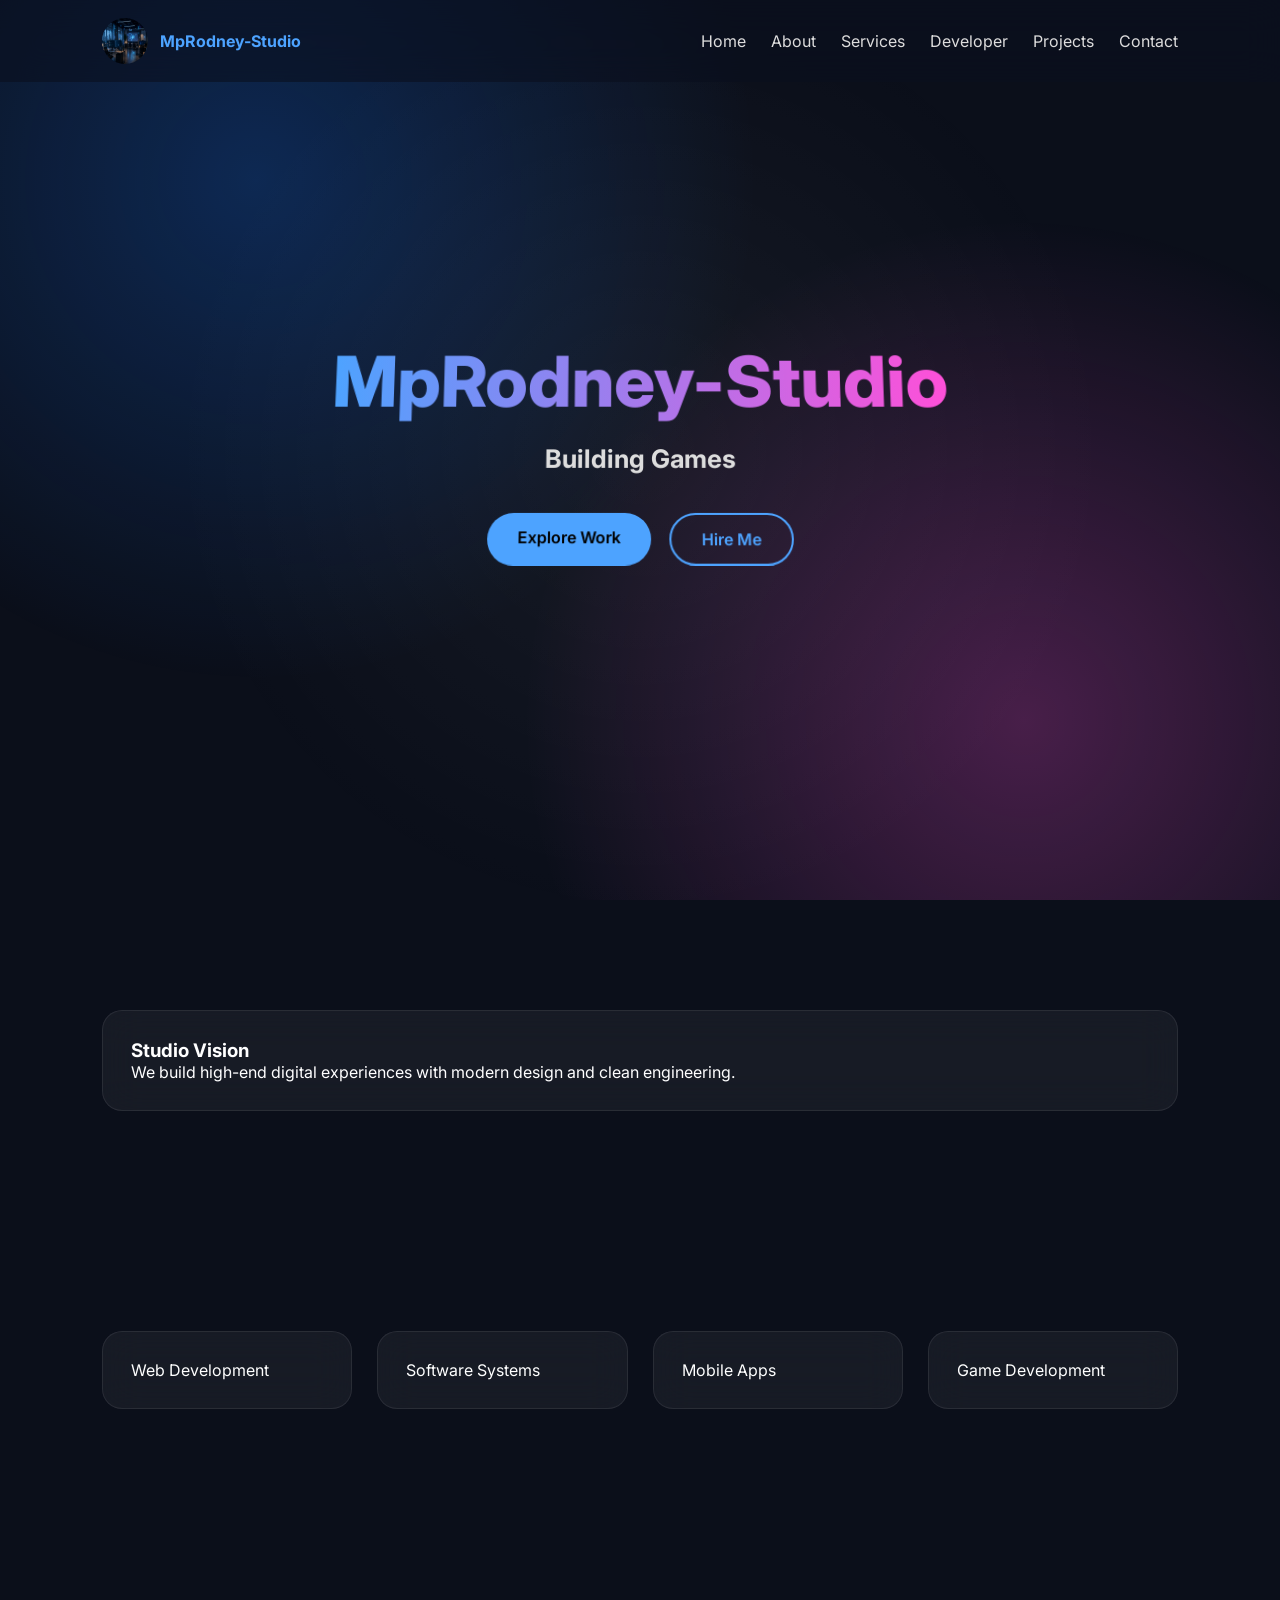
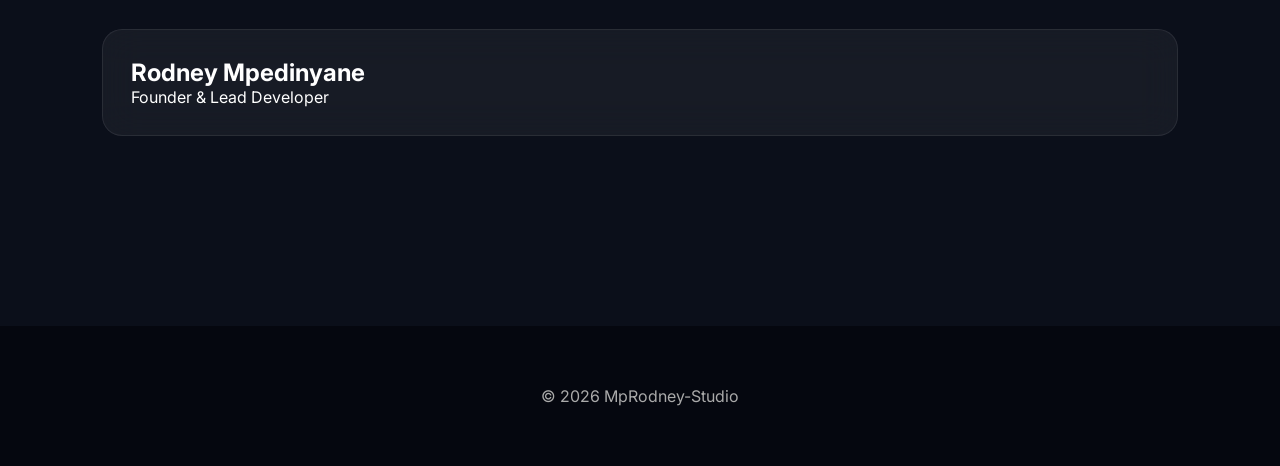
==== commit 218b05d1: "Revise title and enhance hero and about sections Updated the title and modified sections for clarity" ====
--- a/index.html
+++ b/index.html
@@ -4,7 +4,7 @@
 <meta charset="UTF-8">
 <meta name="viewport" content="width=device-width, initial-scale=1.0">
 
-<title>MpRodney-Studio | Digital Innovation Studio</title>
+<title>MpRodney-Studio | Premium Digital Studio</title>
 
 <link rel="stylesheet" href="style.css">
 </head>
@@ -29,151 +29,51 @@
 
 </nav>
 
-<!-- HERO -->
 <section id="home" class="hero">
 
 <div class="hero-content">
 
 <h1>MpRodney-Studio</h1>
-
-<h2>Building Digital Experiences That Matter</h2>
-
-<p>
-We design and develop modern websites, apps, games and systems
-with premium quality and clean user experience.
-</p>
+<h2></h2>
 
 <div class="hero-buttons">
-
-<a href="projects.html" class="btn-primary">Explore Projects</a>
-<a href="contact.html" class="btn-secondary">Hire Me</a>
-
+<a class="btn-primary" href="projects.html">Explore Work</a>
+<a class="btn-secondary" href="contact.html">Hire Me</a>
 </div>
 
 </div>
 
 </section>
 
-<!-- ABOUT -->
 <section id="about" class="section">
+<div class="cards">
+<div class="card">
+<h3>Studio Vision</h3>
+<p>We build high-end digital experiences with modern design and clean engineering.</p>
+</div>
+</div>
+</section>
 
-<div class="container">
+<section id="services" class="section">
+<div class="cards">
 
-<h2>Studio Vision</h2>
-
-<p>
-MpRodney-Studio is a creative development studio focused on building
-high-quality digital products including websites, software systems,
-mobile apps and interactive games.
-</p>
+<div class="card">Web Development</div>
+<div class="card">Software Systems</div>
+<div class="card">Mobile Apps</div>
+<div class="card">Game Development</div>
 
 </div>
-
 </section>
 
-<!-- SERVICES -->
-<section id="services" class="section">
-
-<div class="container">
-
-<h2>What We Do</h2>
-
-<div class="cards">
-
-<div class="card"><h3>Web Development</h3><p>Modern responsive websites.</p></div>
-<div class="card"><h3>Software Systems</h3><p>Custom business solutions.</p></div>
-<div class="card"><h3>Mobile Apps</h3><p>Android applications.</p></div>
-<div class="card"><h3>Game Development</h3><p>Interactive 2D games.</p></div>
-
+<section class="section">
+<div class="developer-box">
+<h2>Rodney Mpedinyane</h2>
+<p>Founder & Lead Developer</p>
 </div>
-
-</div>
-
-</section>
-
-<!-- DEVELOPER -->
-<section class="section">
-
-<div class="container">
-
-<h2>Developer</h2>
-
-<div class="developer-box">
-
-<h3>Rodney Mpedinyane</h3>
-
-<p>
-Lead Developer & Founder of MpRodney-Studio.
-Focused on clean UI, scalable systems and creative development.
-</p>
-
-<br>
-
-<a class="btn-primary" href="developer.html">View Profile</a>
-
-</div>
-
-</div>
-
-</section>
-
-<!-- PROJECTS -->
-<section class="section">
-
-<div class="container">
-
-<h2>Featured Work</h2>
-
-<div class="cards">
-
-<div class="project-card">
-<h3>Mpex Flip Cards 2D</h3>
-<p>Memory-based interactive game.</p>
-<br>
-<a class="btn-primary" href="projects.html">View</a>
-</div>
-
-<div class="project-card">
-<h3>Arcade TicTacToe</h3>
-<p>Modern arcade UI experience.</p>
-<br>
-<a class="btn-primary" href="projects.html">View</a>
-</div>
-
-</div>
-
-</div>
-
-</section>
-
-<!-- CONTACT -->
-<section class="section">
-
-<div class="container">
-
-<h2>Contact</h2>
-
-<div class="contact-box">
-
-<p>📞 +267 78785121 / 71276148</p>
-<p>📧 mpedinyanerodney53@gmail.com</p>
-<p>📍 Gaborone, Botswana</p>
-
-</div>
-
-</div>
-
 </section>
 
 <footer>
-
-<h3>MpRodney-Studio</h3>
-<p>Building Digital Experiences</p>
-
-<br>
-
 <p>© 2026 MpRodney-Studio</p>
-
 </footer>
 
 <script src="script.js"></script>
--- a/style.css
+++ b/style.css
@@ -9,21 +9,43 @@
 
 body{
     font-family:'Inter', sans-serif;
-    background:#ffffff;
-    color:#1a1a1a;
+    background:#0b0f1a;
+    color:#fff;
     overflow-x:hidden;
 }
 
-/* ================= BACKGROUND DEPTH ================= */
+/* ================= 3D BACKGROUND LAYERS ================= */
 
 body::before{
     content:"";
     position:fixed;
     inset:0;
     background:
-        radial-gradient(circle at top left, rgba(22,119,255,0.08), transparent 40%),
-        radial-gradient(circle at bottom right, rgba(255,79,216,0.08), transparent 40%);
+        radial-gradient(circle at 20% 20%, rgba(22,119,255,0.25), transparent 40%),
+        radial-gradient(circle at 80% 80%, rgba(255,79,216,0.25), transparent 40%),
+        radial-gradient(circle at 50% 50%, rgba(255,255,255,0.05), transparent 60%);
+    z-index:-2;
+    animation:bgMove 12s ease-in-out infinite alternate;
+}
+
+@keyframes bgMove{
+    from{transform:scale(1);}
+    to{transform:scale(1.1);}
+}
+
+/* floating particles */
+.orb{
+    position:fixed;
+    border-radius:50%;
+    pointer-events:none;
+    background:radial-gradient(circle, rgba(22,119,255,0.35), transparent);
+    animation:floatUp 14s linear forwards;
     z-index:-1;
+}
+
+@keyframes floatUp{
+    from{transform:translateY(0);opacity:0.7;}
+    to{transform:translateY(-900px);opacity:0;}
 }
 
 /* ================= NAVBAR ================= */
@@ -31,16 +53,14 @@
 .navbar{
     position:fixed;
     top:0;
-    left:0;
     width:100%;
-    background:rgba(255,255,255,0.75);
-    backdrop-filter:blur(18px);
     display:flex;
     justify-content:space-between;
     align-items:center;
     padding:18px 8%;
+    background:rgba(10,15,30,0.6);
+    backdrop-filter:blur(18px);
     z-index:1000;
-    box-shadow:0 10px 30px rgba(0,0,0,0.08);
 }
 
 .nav-logo{
@@ -56,29 +76,27 @@
 }
 
 .nav-logo span{
-    font-size:1.2rem;
+    color:#4da3ff;
     font-weight:700;
-    color:#1677ff;
 }
 
 .nav-links{
     display:flex;
+    gap:25px;
     list-style:none;
-    gap:28px;
 }
 
 .nav-links a{
+    color:#ddd;
     text-decoration:none;
-    color:#333;
-    font-weight:500;
     transition:0.3s;
 }
 
 .nav-links a:hover{
-    color:#1677ff;
-}
-
-/* ================= HERO (CINEMATIC) ================= */
+    color:#4da3ff;
+}
+
+/* ================= HERO (3D STYLE) ================= */
 
 .hero{
     min-height:100vh;
@@ -86,44 +104,40 @@
     align-items:center;
     justify-content:center;
     text-align:center;
-    padding:140px 20px 80px;
-    background:
-    linear-gradient(rgba(255,255,255,0.7),rgba(255,255,255,0.9)),
-    url("https://images.unsplash.com/photo-1516321318423-f06f85e504b3?q=80&w=1920");
-    background-size:cover;
-    background-position:center;
+    padding:140px 20px;
+    perspective:1000px;
 }
 
 .hero-content{
     max-width:900px;
+    transform:rotateX(8deg);
+    animation:floatHero 6s ease-in-out infinite alternate;
+}
+
+@keyframes floatHero{
+    from{transform:rotateX(6deg) translateY(0);}
+    to{transform:rotateX(10deg) translateY(-10px);}
 }
 
 .hero h1{
     font-size:4.5rem;
-    font-weight:800;
-    background:linear-gradient(90deg,#1677ff,#ff4fd8);
+    background:linear-gradient(90deg,#4da3ff,#ff4fd8);
     -webkit-background-clip:text;
     -webkit-text-fill-color:transparent;
+    font-weight:800;
 }
 
 .hero h2{
+    margin-top:20px;
     font-size:1.6rem;
-    margin-top:20px;
-    font-weight:500;
-    color:#333;
-}
-
-.hero p{
-    margin-top:20px;
-    font-size:1.1rem;
-    line-height:1.8;
-    color:#555;
+    color:#ddd;
+    min-height:40px;
 }
 
 /* ================= BUTTONS ================= */
 
 .hero-buttons{
-    margin-top:35px;
+    margin-top:30px;
     display:flex;
     justify-content:center;
     gap:18px;
@@ -133,28 +147,26 @@
 .btn-secondary{
     padding:14px 30px;
     border-radius:50px;
+    text-decoration:none;
     font-weight:600;
-    text-decoration:none;
+    transition:0.4s;
     position:relative;
     overflow:hidden;
-    transition:0.4s ease;
 }
 
 .btn-primary{
-    background:#1677ff;
-    color:white;
-    box-shadow:0 10px 25px rgba(22,119,255,0.25);
+    background:#4da3ff;
+    color:#000;
 }
 
 .btn-secondary{
-    border:2px solid #1677ff;
-    color:#1677ff;
+    border:2px solid #4da3ff;
+    color:#4da3ff;
 }
 
 .btn-primary:hover,
 .btn-secondary:hover{
-    transform:translateY(-3px);
-    box-shadow:0 15px 35px rgba(0,0,0,0.15);
+    transform:translateY(-4px);
 }
 
 /* ================= SECTIONS ================= */
@@ -163,7 +175,7 @@
     padding:110px 8%;
     opacity:0;
     transform:translateY(60px);
-    transition:1s cubic-bezier(0.16, 1, 0.3, 1);
+    transition:1s ease;
 }
 
 .section.show{
@@ -171,35 +183,24 @@
     transform:translateY(0);
 }
 
-.container{
-    max-width:1200px;
-    margin:auto;
-}
-
-h2{
-    font-size:2.6rem;
-    font-weight:700;
-    margin-bottom:40px;
-    color:#1677ff;
-}
-
 /* ================= CARDS ================= */
 
 .cards{
     display:grid;
     grid-template-columns:repeat(auto-fit,minmax(250px,1fr));
-    gap:26px;
+    gap:25px;
 }
 
 .card,
-.project-card{
-    background:rgba(255,255,255,0.85);
-    backdrop-filter:blur(12px);
+.project-card,
+.developer-box,
+.contact-box{
+    background:rgba(255,255,255,0.05);
+    backdrop-filter:blur(18px);
+    border:1px solid rgba(255,255,255,0.08);
     padding:28px;
-    border-radius:22px;
-    box-shadow:0 20px 60px rgba(0,0,0,0.08);
-    transition:0.4s ease;
-    border:1px solid rgba(255,255,255,0.4);
+    border-radius:20px;
+    transition:0.4s;
 }
 
 .card:hover,
@@ -207,52 +208,14 @@
     transform:translateY(-10px) scale(1.02);
 }
 
-/* ================= DEVELOPER BOX ================= */
-
-.developer-box{
-    background:rgba(255,255,255,0.85);
-    backdrop-filter:blur(12px);
-    padding:45px;
-    border-radius:22px;
-    text-align:center;
-    box-shadow:0 20px 60px rgba(0,0,0,0.08);
-}
-
-/* ================= CONTACT BOX ================= */
-
-.contact-box{
-    background:rgba(255,255,255,0.85);
-    backdrop-filter:blur(12px);
-    padding:35px;
-    border-radius:22px;
-    box-shadow:0 20px 60px rgba(0,0,0,0.08);
-    line-height:2;
-}
-
 /* ================= FOOTER ================= */
 
 footer{
     text-align:center;
-    padding:70px 20px;
-    background:#0f172a;
-    color:white;
-    margin-top:100px;
-}
-
-/* ================= ORBS ================= */
-
-.orb{
-    position:fixed;
-    border-radius:50%;
-    pointer-events:none;
-    background:radial-gradient(circle, rgba(22,119,255,0.25), transparent);
-    animation:floatUp 12s linear forwards;
-    z-index:0;
-}
-
-@keyframes floatUp{
-    from{transform:translateY(0);opacity:0.6;}
-    to{transform:translateY(-900px);opacity:0;}
+    padding:60px 20px;
+    background:#05070f;
+    color:#aaa;
+    margin-top:80px;
 }
 
 /* ================= RIPPLE ================= */
@@ -261,15 +224,15 @@
     position:absolute;
     width:20px;
     height:20px;
-    background:rgba(255,255,255,0.6);
     border-radius:50%;
+    background:rgba(255,255,255,0.4);
     transform:scale(0);
-    animation:rippleEffect 0.7s ease;
-}
-
-@keyframes rippleEffect{
+    animation:ripple 0.7s ease;
+}
+
+@keyframes ripple{
     to{
-        transform:scale(8);
+        transform:scale(10);
         opacity:0;
     }
 }
